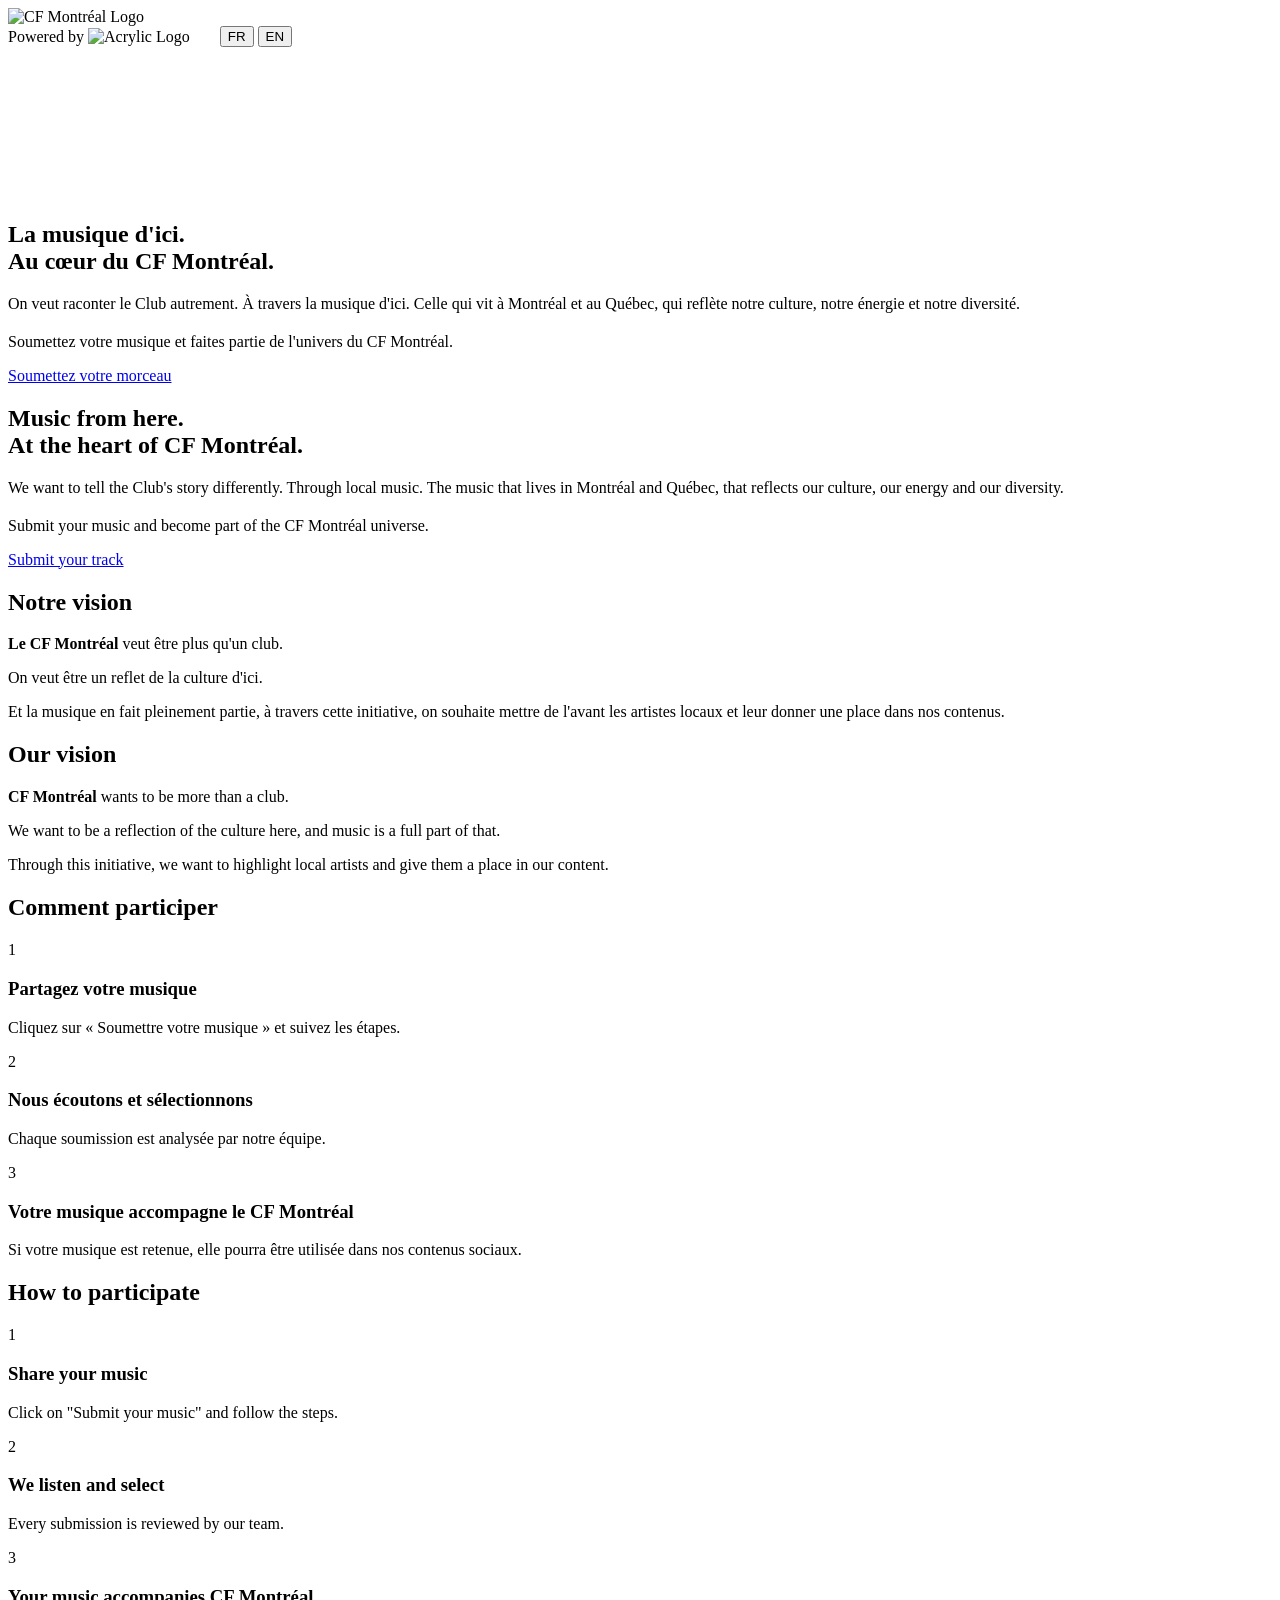
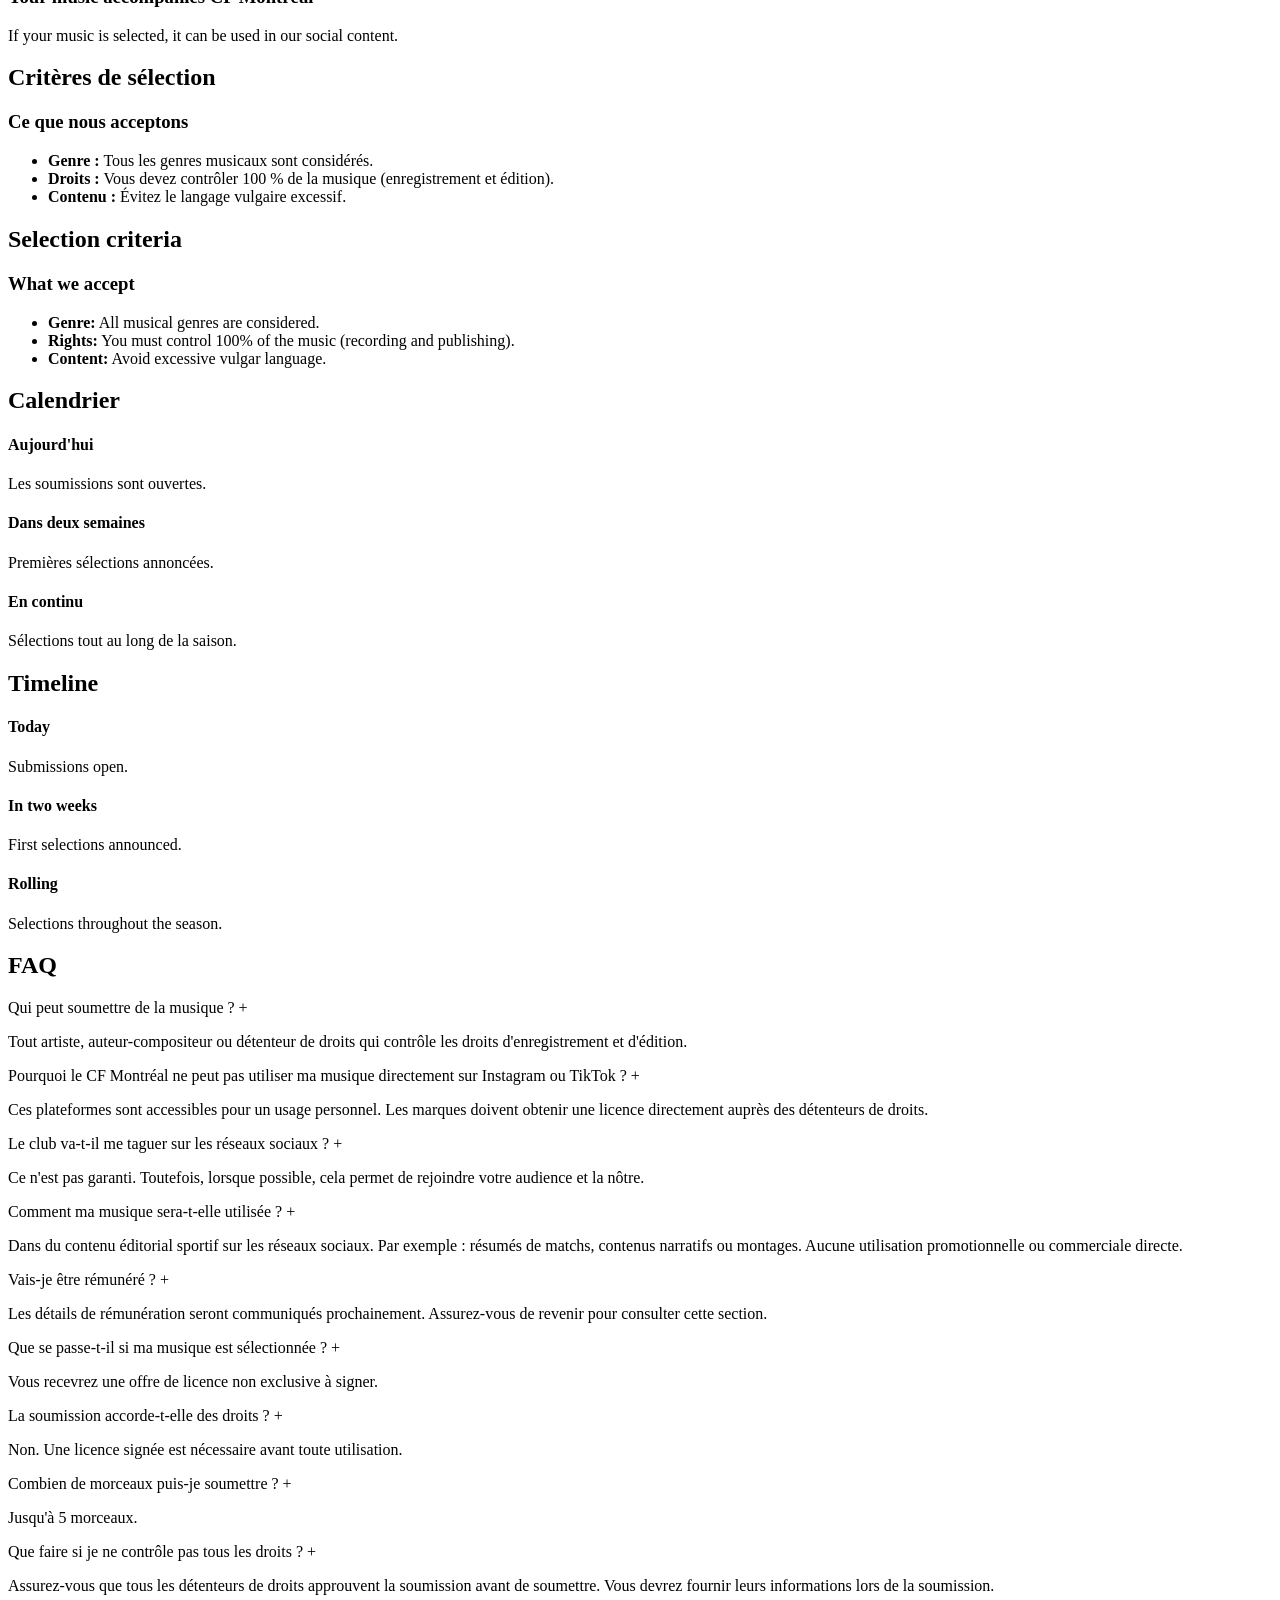
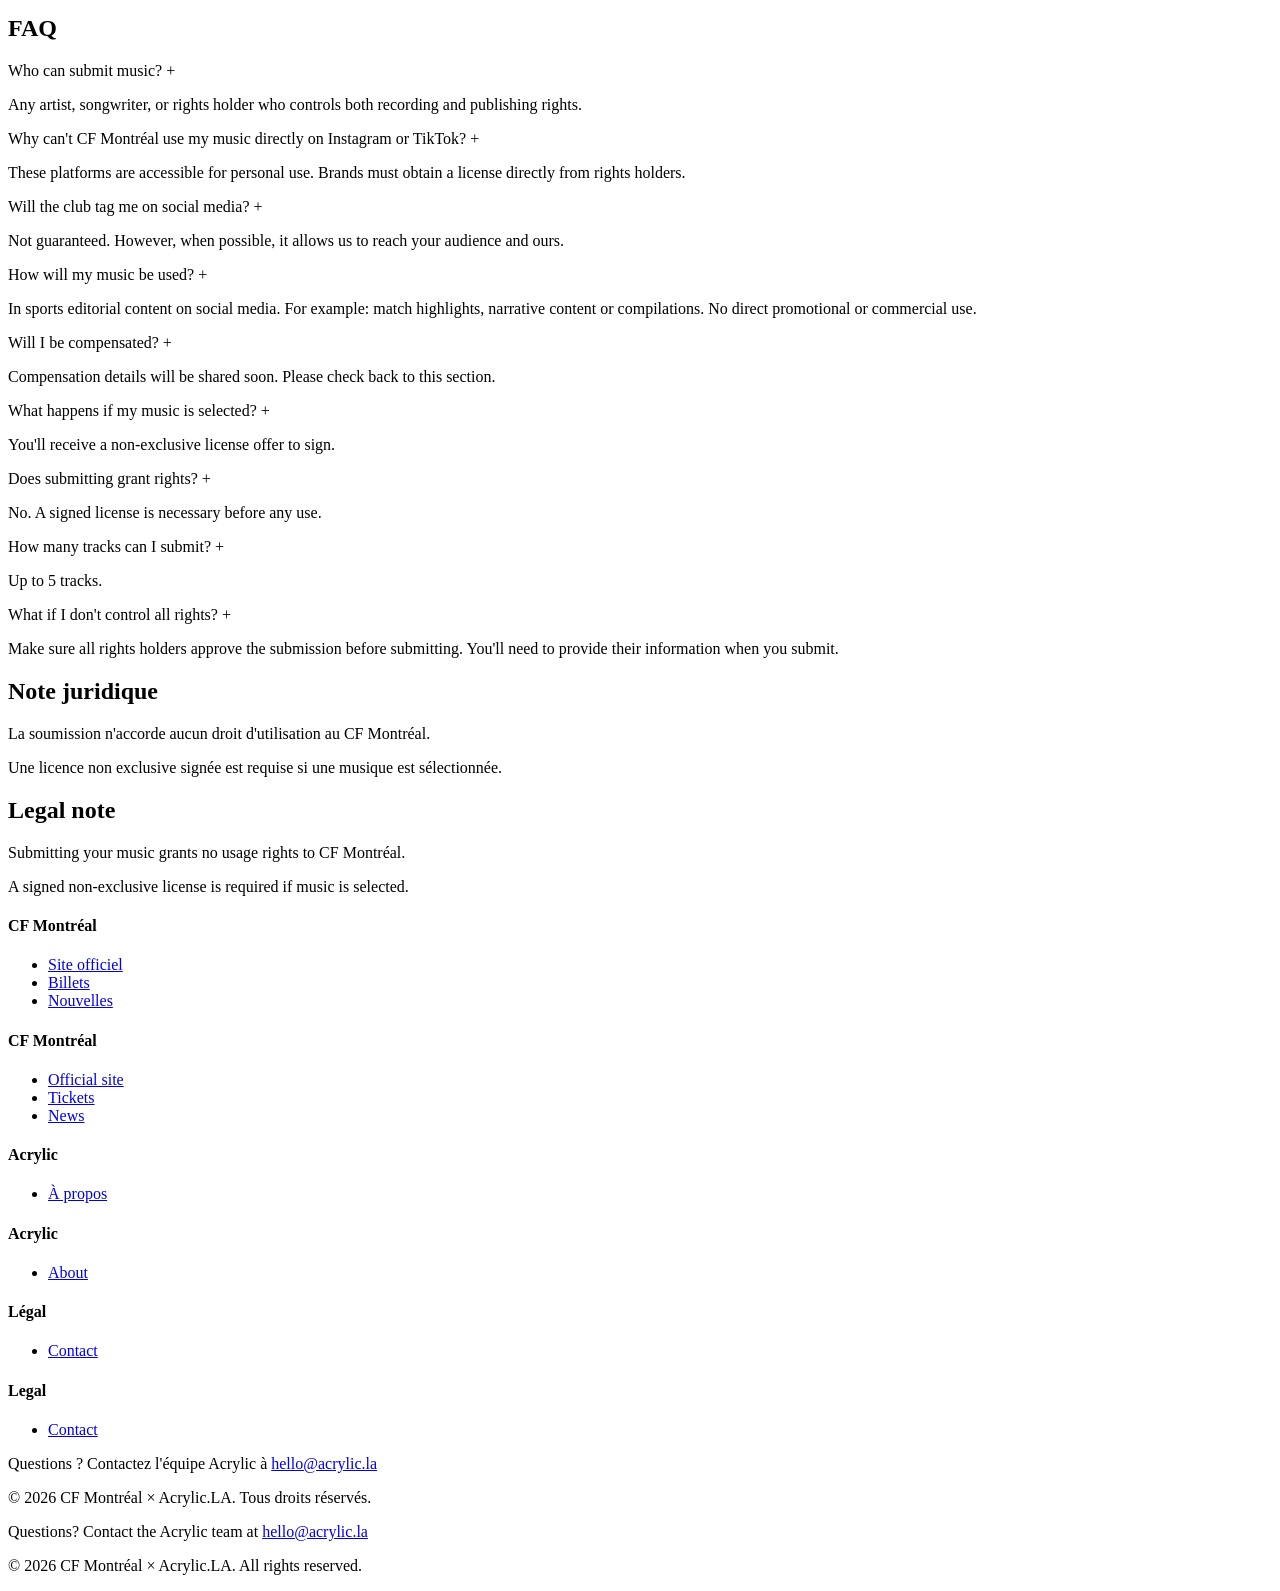
==== index.html @ 594d897b "Index correction" ====
<!DOCTYPE html>
<!-- CF Montréal × Acrylic - Call for Music -->
<html lang="en">
<head>
  <meta charset="UTF-8">
  <meta name="viewport" content="width=device-width, initial-scale=1.0">
  <meta name="description" content="Call for Music: CF Montréal × Acrylic - Submit your sports-friendly tracks for official club social content">
  <title>Call for Music: CF Montréal × Acrylic</title>

  <link rel="stylesheet" href="./css/styles.css">
</head>

<body>

  <!-- ================= HEADER ================= -->
  <header class="header">
    <div class="header-content">
      <img src="./img/montreal_logo.png" alt="CF Montréal Logo" class="header-logo">
      <div style="display: flex; align-items: center; gap: 30px;">
        <div class="powered-by">
          <span>Powered by</span>
          <img src="./img/whitec_logo.png" alt="Acrylic Logo">
        </div>
        <nav class="lang-toggle">
          <button onclick="switchLang('fr')" aria-label="Français">FR</button>
          <button class="active" onclick="switchLang('en')" aria-label="English">EN</button>
        </nav>
      </div>
    </div>
  </header>

  <!-- ================= MAIN CONTENT ================= -->
  <main>

    <!-- ================= HERO SECTION ================= -->
    <section class="hero" id="hero">
      <video autoplay loop muted playsinline class="hero-background-video">
        <source src="./img/cfm1.mp4" type="video/mp4">
      </video>
      <div class="hero-overlay"></div>

      <div class="container">
        <!-- French -->
        <div class="lang-fr">
          <h1>La musique d'ici.<br>Au cœur du CF Montréal.</h1>
          <p class="subheadline">
            On veut raconter le Club autrement. À travers la musique d'ici. Celle qui vit à Montréal et au Québec, qui reflète notre culture, notre énergie et notre diversité.
          </p>
          <p class="subheadline" style="margin-top: 20px;">
            Soumettez votre musique et faites partie de l'univers du CF Montréal.
          </p>
          <a href="https://s.disco.ac/zfpzmzpywrra" class="cta-primary">Soumettez votre morceau</a>
        </div>

        <!-- English -->
        <div class="lang-en">
          <h1>Music from here.<br>At the heart of CF Montréal.</h1>
          <p class="subheadline">
            We want to tell the Club's story differently. Through local music. The music that lives in Montréal and Québec, that reflects our culture, our energy and our diversity.
          </p>
          <p class="subheadline" style="margin-top: 20px;">
            Submit your music and become part of the CF Montréal universe.
          </p>
          <a href="https://s.disco.ac/zfpzmzpywrra" class="cta-primary">Submit your track</a>
        </div>
      </div>
    </section>

    <!-- ================= VISION SECTION ================= -->
    <section class="content-section vision-section" id="vision">
      <div class="container">
        <!-- French -->
        <div class="lang-fr">
          <h2>Notre vision</h2>
          <div class="vision-content">
            <p>
              <strong>Le CF Montréal</strong> veut être plus qu'un club.
            </p>
            <p>
              On veut être un reflet de la culture d'ici.
            </p>
            <p>
              Et la musique en fait pleinement partie, à travers cette initiative, on souhaite mettre de l'avant les artistes locaux et leur donner une place dans nos contenus.
            </p>
          </div>
        </div>

        <!-- English -->
        <div class="lang-en">
          <h2>Our vision</h2>
          <div class="vision-content">
            <p>
              <strong>CF Montréal</strong> wants to be more than a club.
            </p>
            <p>
              We want to be a reflection of the culture here, and music is a full part of that.
            </p>
            <p>
              Through this initiative, we want to highlight local artists and give them a place in our content.
            </p>
          </div>
        </div>
      </div>
    </section>

    <!-- ================= HOW IT WORKS SECTION ================= -->
    <section class="content-section" id="how-it-works">
      <div class="container">
        <!-- French -->
        <div class="lang-fr">
          <h2>Comment participer</h2>
          <div class="steps">
            <article class="step">
              <div class="step-number">1</div>
              <h3>Partagez votre musique</h3>
              <p>Cliquez sur « Soumettre votre musique » et suivez les étapes.</p>
            </article>
            <article class="step">
              <div class="step-number">2</div>
              <h3>Nous écoutons et sélectionnons</h3>
              <p>Chaque soumission est analysée par notre équipe.</p>
            </article>
            <article class="step">
              <div class="step-number">3</div>
              <h3>Votre musique accompagne le CF Montréal</h3>
              <p>Si votre musique est retenue, elle pourra être utilisée dans nos contenus sociaux.</p>
            </article>
          </div>
        </div>

        <!-- English -->
        <div class="lang-en">
          <h2>How to participate</h2>
          <div class="steps">
            <article class="step">
              <div class="step-number">1</div>
              <h3>Share your music</h3>
              <p>Click on "Submit your music" and follow the steps.</p>
            </article>
            <article class="step">
              <div class="step-number">2</div>
              <h3>We listen and select</h3>
              <p>Every submission is reviewed by our team.</p>
            </article>
            <article class="step">
              <div class="step-number">3</div>
              <h3>Your music accompanies CF Montréal</h3>
              <p>If your music is selected, it can be used in our social content.</p>
            </article>
          </div>
        </div>
      </div>
    </section>

    <!-- ================= SELECTION CRITERIA SECTION ================= -->
    <section class="content-section" id="criteria">
      <div class="container">
        <!-- French -->
        <div class="lang-fr">
          <h2>Critères de sélection</h2>
          <div class="info-block">
            <h3>Ce que nous acceptons</h3>
            <ul>
              <li><strong>Genre :</strong> Tous les genres musicaux sont considérés.</li>
              <li><strong>Droits :</strong> Vous devez contrôler 100 % de la musique (enregistrement et édition).</li>
              <li><strong>Contenu :</strong> Évitez le langage vulgaire excessif.</li>
            </ul>
          </div>
        </div>

        <!-- English -->
        <div class="lang-en">
          <h2>Selection criteria</h2>
          <div class="info-block">
            <h3>What we accept</h3>
            <ul>
              <li><strong>Genre:</strong> All musical genres are considered.</li>
              <li><strong>Rights:</strong> You must control 100% of the music (recording and publishing).</li>
              <li><strong>Content:</strong> Avoid excessive vulgar language.</li>
            </ul>
          </div>
        </div>
      </div>
    </section>

    <!-- ================= TIMELINE SECTION ================= -->
    <section class="content-section" id="timeline">
      <div class="container">
        <!-- French -->
        <div class="lang-fr">
          <h2>Calendrier</h2>
          <div class="timeline">
            <div class="timeline-item">
              <div class="timeline-dot"></div>
              <div class="timeline-content">
                <h4>Aujourd'hui</h4>
                <p>Les soumissions sont ouvertes.</p>
              </div>
            </div>
            <div class="timeline-item">
              <div class="timeline-dot"></div>
              <div class="timeline-content">
                <h4>Dans deux semaines</h4>
                <p>Premières sélections annoncées.</p>
              </div>
            </div>
            <div class="timeline-item">
              <div class="timeline-dot"></div>
              <div class="timeline-content">
                <h4>En continu</h4>
                <p>Sélections tout au long de la saison.</p>
              </div>
            </div>
          </div>
        </div>

        <!-- English -->
        <div class="lang-en">
          <h2>Timeline</h2>
          <div class="timeline">
            <div class="timeline-item">
              <div class="timeline-dot"></div>
              <div class="timeline-content">
                <h4>Today</h4>
                <p>Submissions open.</p>
              </div>
            </div>
            <div class="timeline-item">
              <div class="timeline-dot"></div>
              <div class="timeline-content">
                <h4>In two weeks</h4>
                <p>First selections announced.</p>
              </div>
            </div>
            <div class="timeline-item">
              <div class="timeline-dot"></div>
              <div class="timeline-content">
                <h4>Rolling</h4>
                <p>Selections throughout the season.</p>
              </div>
            </div>
          </div>
        </div>
      </div>
    </section>

    <!-- ================= FAQ SECTION ================= -->
    <section class="content-section" id="faq">
      <div class="container">
        <!-- French -->
        <div class="lang-fr">
          <h2>FAQ</h2>
          <div class="faq">
            <div class="faq-item" onclick="toggleFAQ(this)">
              <div class="faq-question">
                <span>Qui peut soumettre de la musique ?</span>
                <span class="faq-toggle">+</span>
              </div>
              <div class="faq-answer">
                <p>Tout artiste, auteur-compositeur ou détenteur de droits qui contrôle les droits d'enregistrement et d'édition.</p>
              </div>
            </div>

            <div class="faq-item" onclick="toggleFAQ(this)">
              <div class="faq-question">
                <span>Pourquoi le CF Montréal ne peut pas utiliser ma musique directement sur Instagram ou TikTok ?</span>
                <span class="faq-toggle">+</span>
              </div>
              <div class="faq-answer">
                <p>Ces plateformes sont accessibles pour un usage personnel. Les marques doivent obtenir une licence directement auprès des détenteurs de droits.</p>
              </div>
            </div>

            <div class="faq-item" onclick="toggleFAQ(this)">
              <div class="faq-question">
                <span>Le club va-t-il me taguer sur les réseaux sociaux ?</span>
                <span class="faq-toggle">+</span>
              </div>
              <div class="faq-answer">
                <p>Ce n'est pas garanti. Toutefois, lorsque possible, cela permet de rejoindre votre audience et la nôtre.</p>
              </div>
            </div>

            <div class="faq-item" onclick="toggleFAQ(this)">
              <div class="faq-question">
                <span>Comment ma musique sera-t-elle utilisée ?</span>
                <span class="faq-toggle">+</span>
              </div>
              <div class="faq-answer">
                <p>Dans du contenu éditorial sportif sur les réseaux sociaux. Par exemple : résumés de matchs, contenus narratifs ou montages. Aucune utilisation promotionnelle ou commerciale directe.</p>
              </div>
            </div>

            <div class="faq-item" onclick="toggleFAQ(this)">
              <div class="faq-question">
                <span>Vais-je être rémunéré ?</span>
                <span class="faq-toggle">+</span>
              </div>
              <div class="faq-answer">
                <p>Les détails de rémunération seront communiqués prochainement. Assurez-vous de revenir pour consulter cette section.</p>
              </div>
            </div>

            <div class="faq-item" onclick="toggleFAQ(this)">
              <div class="faq-question">
                <span>Que se passe-t-il si ma musique est sélectionnée ?</span>
                <span class="faq-toggle">+</span>
              </div>
              <div class="faq-answer">
                <p>Vous recevrez une offre de licence non exclusive à signer.</p>
              </div>
            </div>

            <div class="faq-item" onclick="toggleFAQ(this)">
              <div class="faq-question">
                <span>La soumission accorde-t-elle des droits ?</span>
                <span class="faq-toggle">+</span>
              </div>
              <div class="faq-answer">
                <p>Non. Une licence signée est nécessaire avant toute utilisation.</p>
              </div>
            </div>

            <div class="faq-item" onclick="toggleFAQ(this)">
              <div class="faq-question">
                <span>Combien de morceaux puis-je soumettre ?</span>
                <span class="faq-toggle">+</span>
              </div>
              <div class="faq-answer">
                <p>Jusqu'à 5 morceaux.</p>
              </div>
            </div>

            <div class="faq-item" onclick="toggleFAQ(this)">
              <div class="faq-question">
                <span>Que faire si je ne contrôle pas tous les droits ?</span>
                <span class="faq-toggle">+</span>
              </div>
              <div class="faq-answer">
                <p>Assurez-vous que tous les détenteurs de droits approuvent la soumission avant de soumettre. Vous devrez fournir leurs informations lors de la soumission.</p>
              </div>
            </div>
          </div>
        </div>

        <!-- English -->
        <div class="lang-en">
          <h2>FAQ</h2>
          <div class="faq">
            <div class="faq-item" onclick="toggleFAQ(this)">
              <div class="faq-question">
                <span>Who can submit music?</span>
                <span class="faq-toggle">+</span>
              </div>
              <div class="faq-answer">
                <p>Any artist, songwriter, or rights holder who controls both recording and publishing rights.</p>
              </div>
            </div>

            <div class="faq-item" onclick="toggleFAQ(this)">
              <div class="faq-question">
                <span>Why can't CF Montréal use my music directly on Instagram or TikTok?</span>
                <span class="faq-toggle">+</span>
              </div>
              <div class="faq-answer">
                <p>These platforms are accessible for personal use. Brands must obtain a license directly from rights holders.</p>
              </div>
            </div>

            <div class="faq-item" onclick="toggleFAQ(this)">
              <div class="faq-question">
                <span>Will the club tag me on social media?</span>
                <span class="faq-toggle">+</span>
              </div>
              <div class="faq-answer">
                <p>Not guaranteed. However, when possible, it allows us to reach your audience and ours.</p>
              </div>
            </div>

            <div class="faq-item" onclick="toggleFAQ(this)">
              <div class="faq-question">
                <span>How will my music be used?</span>
                <span class="faq-toggle">+</span>
              </div>
              <div class="faq-answer">
                <p>In sports editorial content on social media. For example: match highlights, narrative content or compilations. No direct promotional or commercial use.</p>
              </div>
            </div>

            <div class="faq-item" onclick="toggleFAQ(this)">
              <div class="faq-question">
                <span>Will I be compensated?</span>
                <span class="faq-toggle">+</span>
              </div>
              <div class="faq-answer">
                <p>Compensation details will be shared soon. Please check back to this section.</p>
              </div>
            </div>

            <div class="faq-item" onclick="toggleFAQ(this)">
              <div class="faq-question">
                <span>What happens if my music is selected?</span>
                <span class="faq-toggle">+</span>
              </div>
              <div class="faq-answer">
                <p>You'll receive a non-exclusive license offer to sign.</p>
              </div>
            </div>

            <div class="faq-item" onclick="toggleFAQ(this)">
              <div class="faq-question">
                <span>Does submitting grant rights?</span>
                <span class="faq-toggle">+</span>
              </div>
              <div class="faq-answer">
                <p>No. A signed license is necessary before any use.</p>
              </div>
            </div>

            <div class="faq-item" onclick="toggleFAQ(this)">
              <div class="faq-question">
                <span>How many tracks can I submit?</span>
                <span class="faq-toggle">+</span>
              </div>
              <div class="faq-answer">
                <p>Up to 5 tracks.</p>
              </div>
            </div>

            <div class="faq-item" onclick="toggleFAQ(this)">
              <div class="faq-question">
                <span>What if I don't control all rights?</span>
                <span class="faq-toggle">+</span>
              </div>
              <div class="faq-answer">
                <p>Make sure all rights holders approve the submission before submitting. You'll need to provide their information when you submit.</p>
              </div>
            </div>
          </div>
        </div>
      </div>
    </section>

    <!-- ================= LEGAL NOTE SECTION ================= -->
    <section class="content-section" id="legal">
      <div class="container">
        <!-- French -->
        <div class="lang-fr">
          <h2>Note juridique</h2>
          <div class="info-block">
            <p>La soumission n'accorde aucun droit d'utilisation au CF Montréal.</p>
            <p>Une licence non exclusive signée est requise si une musique est sélectionnée.</p>
          </div>
        </div>

        <!-- English -->
        <div class="lang-en">
          <h2>Legal note</h2>
          <div class="info-block">
            <p>Submitting your music grants no usage rights to CF Montréal.</p>
            <p>A signed non-exclusive license is required if music is selected.</p>
          </div>
        </div>
      </div>
    </section>

  </main>

  <!-- ================= FOOTER ================= -->
  <footer>
    <div class="footer-content">
      <!-- French -->
      <div class="footer-section lang-fr">
        <h4>CF Montréal</h4>
        <ul>
          <li><a href="https://www.cfmontreal.com" target="_blank">Site officiel</a></li>
          <li><a href="https://www.cfmontreal.com/billetterie" target="_blank">Billets</a></li>
          <li><a href="https://www.cfmontreal.com/nouvelles" target="_blank">Nouvelles</a></li>
        </ul>
      </div>

      <!-- English -->
      <div class="footer-section lang-en">
        <h4>CF Montréal</h4>
        <ul>
          <li><a href="https://www.cfmontreal.com" target="_blank">Official site</a></li>
          <li><a href="https://www.cfmontreal.com/tickets" target="_blank">Tickets</a></li>
          <li><a href="https://www.cfmontreal.com/news" target="_blank">News</a></li>
        </ul>
      </div>

      <!-- French -->
      <div class="footer-section lang-fr">
        <h4>Acrylic</h4>
        <ul>
          <li><a href="https://app.acrylic.la" target="_blank">À propos</a></li>
        </ul>
      </div>

      <!-- English -->
      <div class="footer-section lang-en">
        <h4>Acrylic</h4>
        <ul>
          <li><a href="https://app.acrylic.la" target="_blank">About</a></li>
        </ul>
      </div>

      <!-- French -->
      <div class="footer-section lang-fr">
        <h4>Légal</h4>
        <ul>
          <li><a href="mailto:hello@acrylic.la">Contact</a></li>
        </ul>
      </div>

      <!-- English -->
      <div class="footer-section lang-en">
        <h4>Legal</h4>
        <ul>
          <li><a href="mailto:hello@acrylic.la">Contact</a></li>
        </ul>
      </div>
    </div>

    <div class="footer-bottom lang-fr">
      <p>Questions ? Contactez l'équipe Acrylic à <a href="mailto:hello@acrylic.la">hello@acrylic.la</a></p>
      <p>© 2026 CF Montréal × Acrylic.LA. Tous droits réservés.</p>
    </div>

    <div class="footer-bottom lang-en">
      <p>Questions? Contact the Acrylic team at <a href="mailto:hello@acrylic.la">hello@acrylic.la</a></p>
      <p>© 2026 CF Montréal × Acrylic.LA. All rights reserved.</p>
    </div>
  </footer>

  <script src="./js/script.js"></script>

</body>
</html>
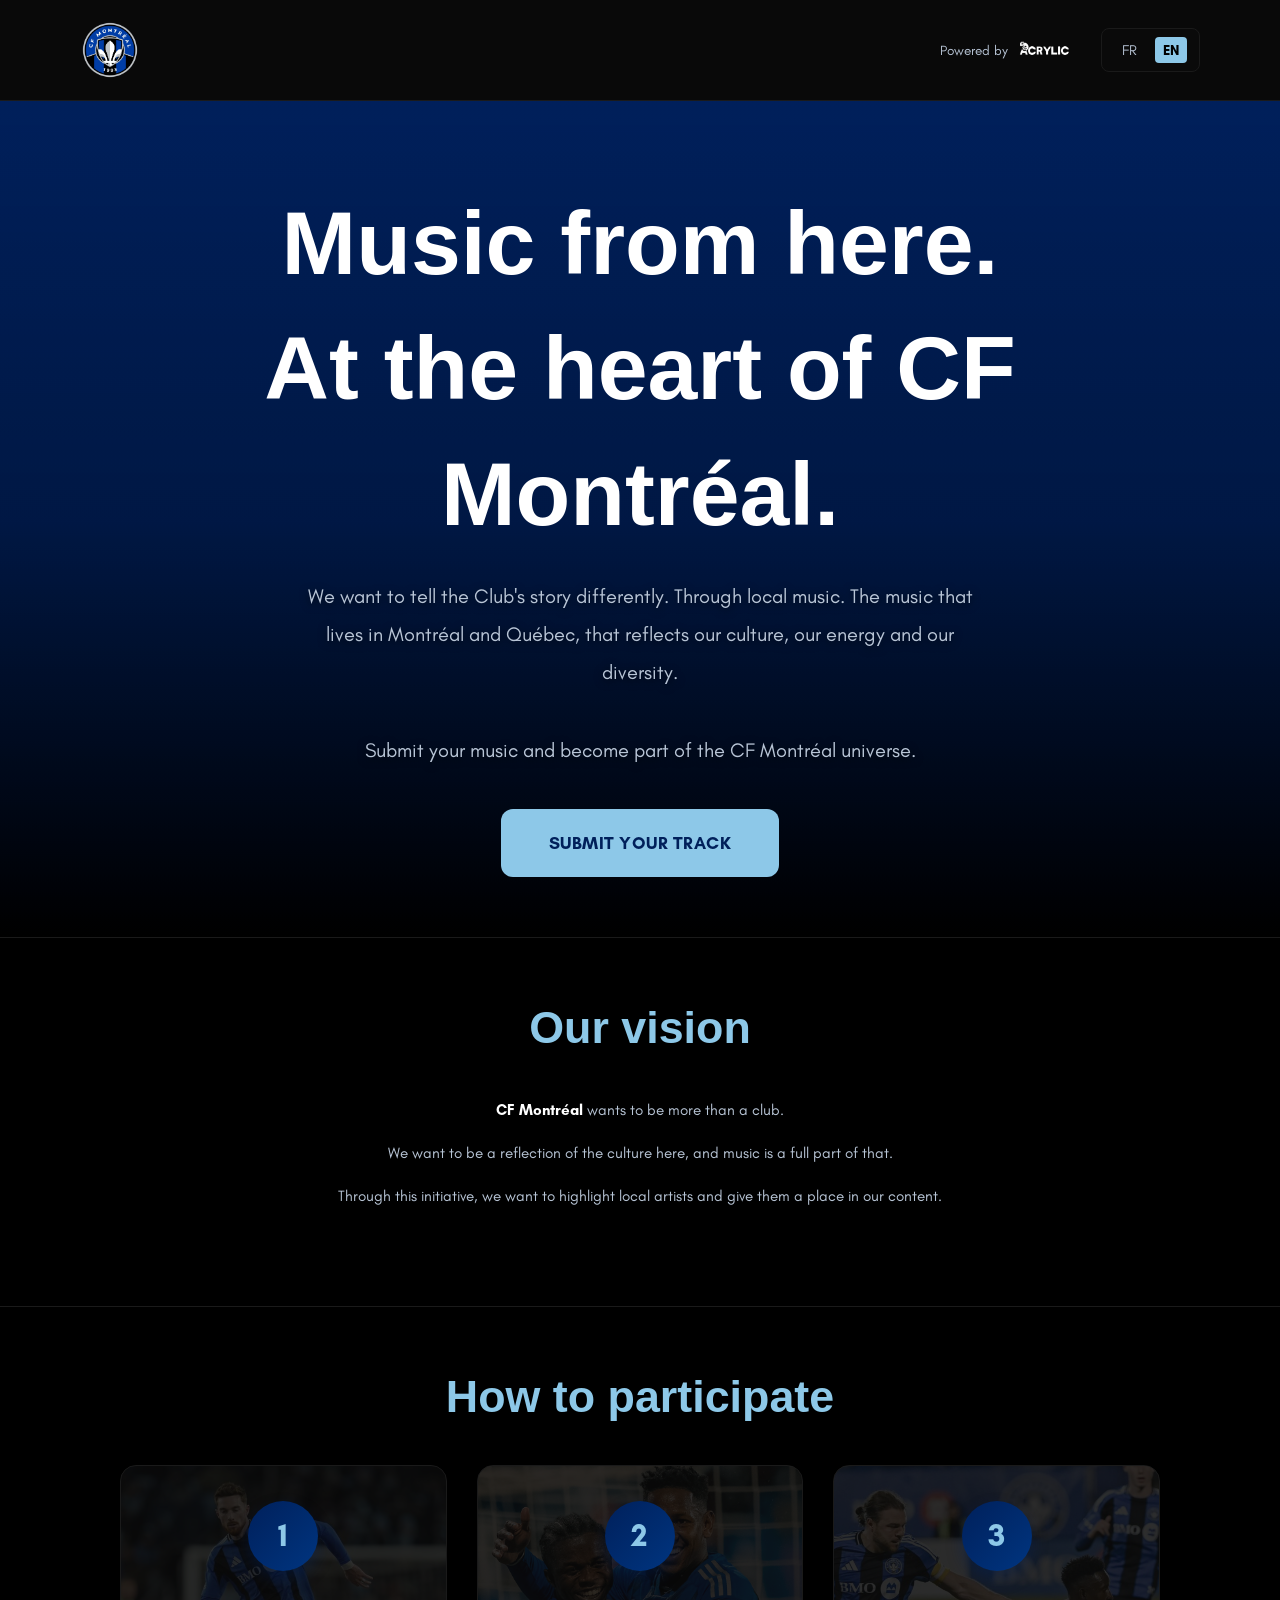
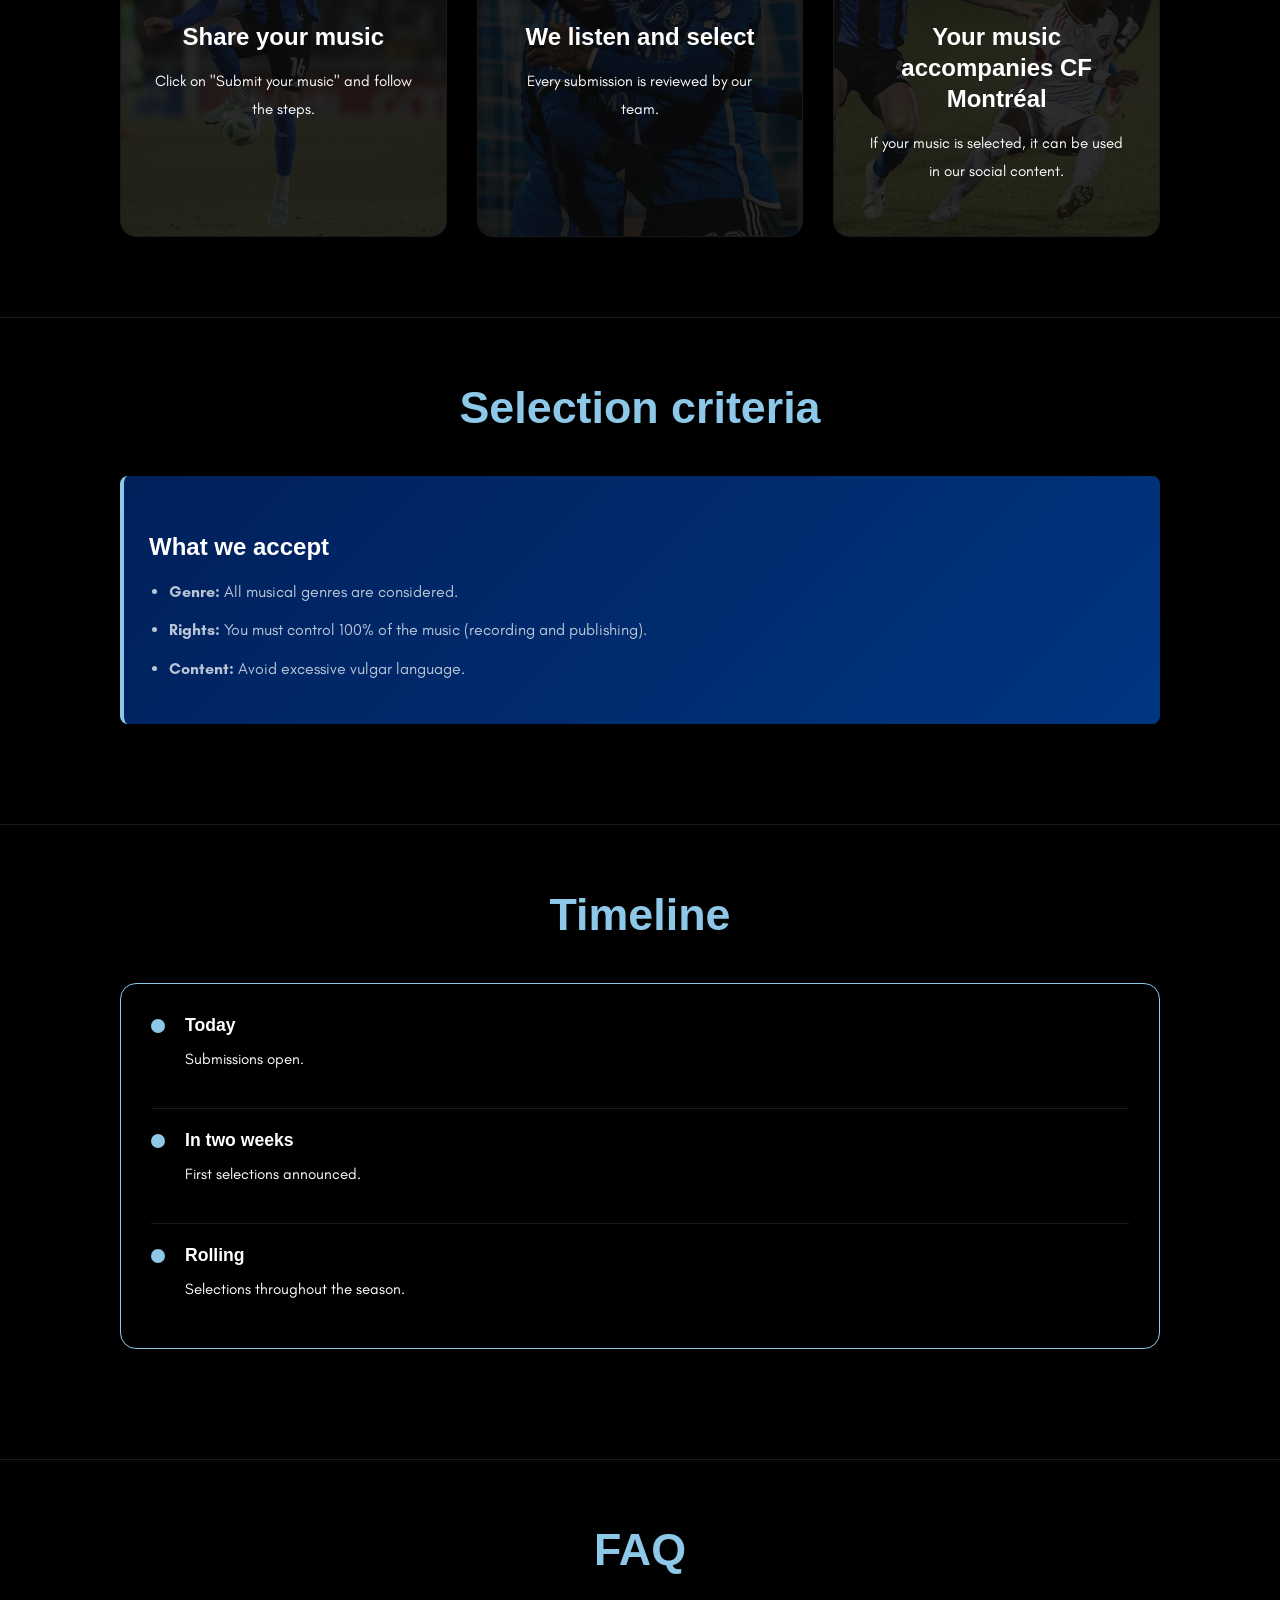
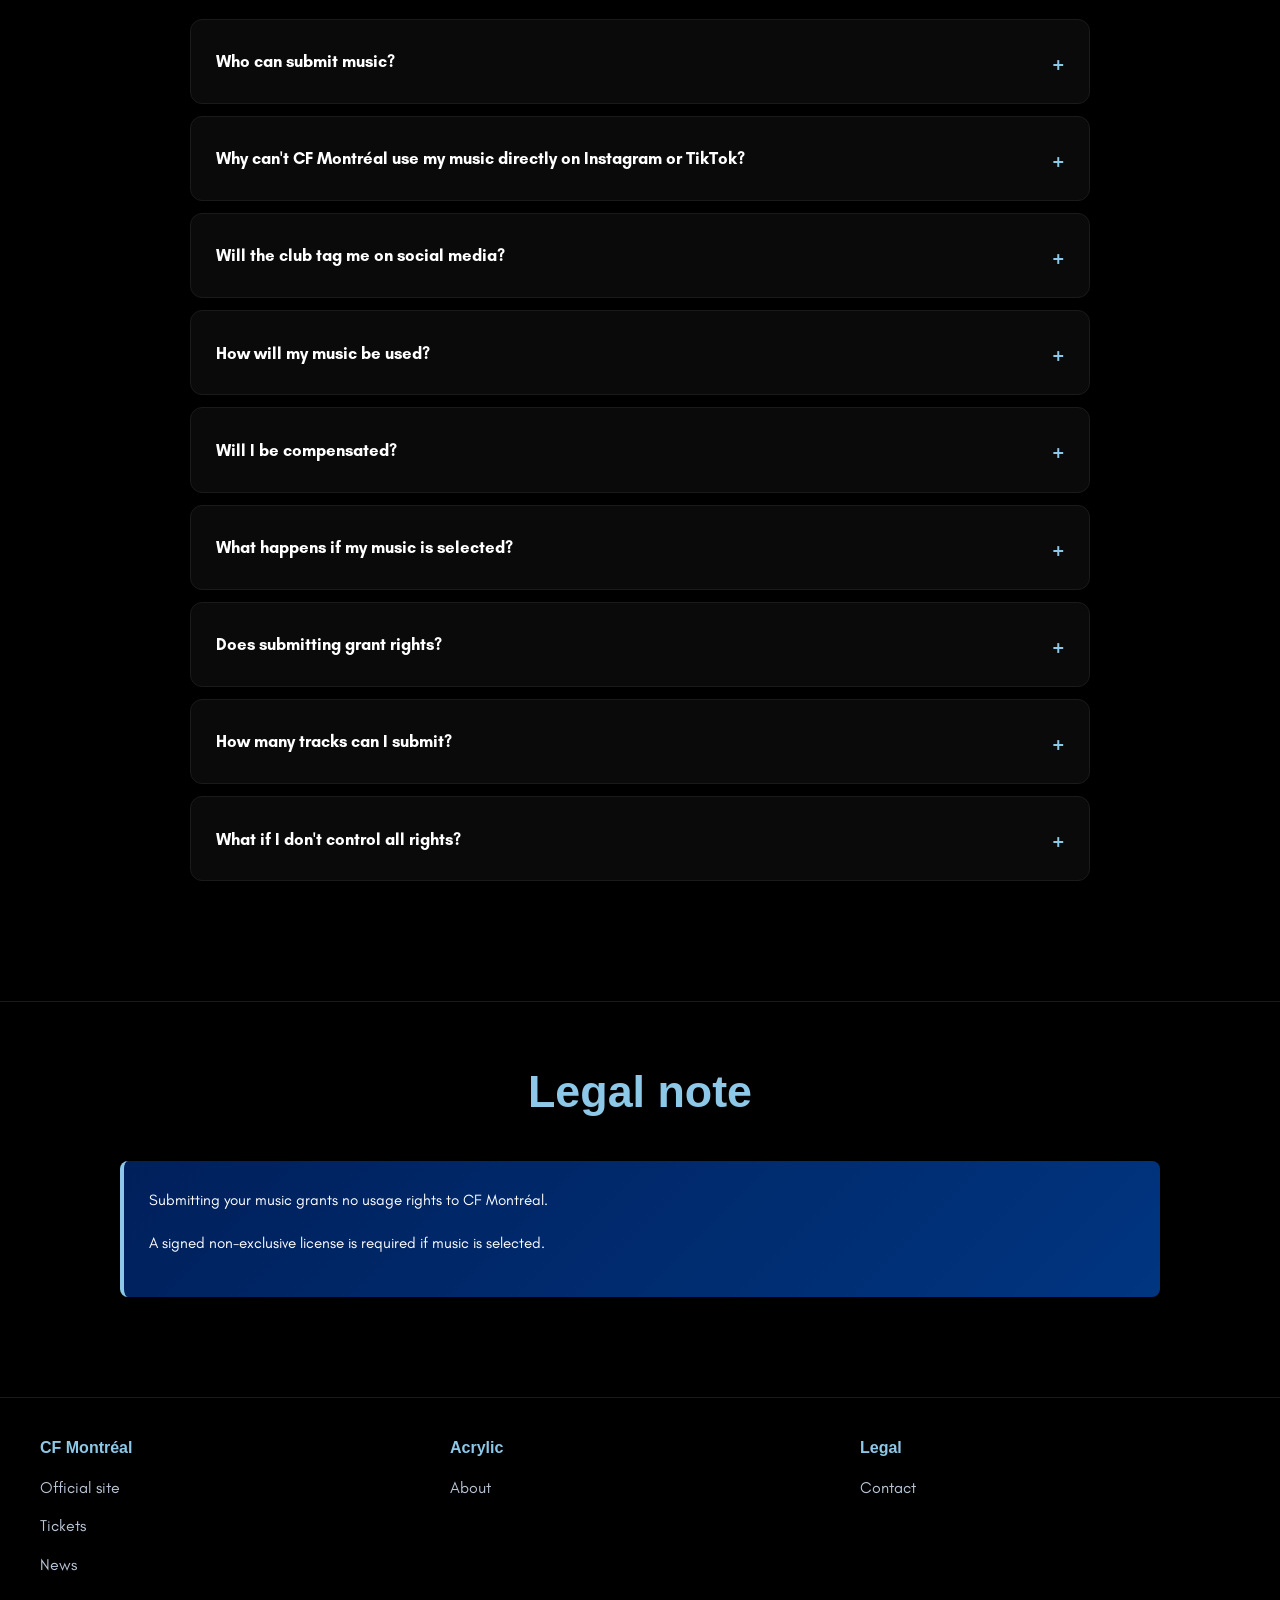
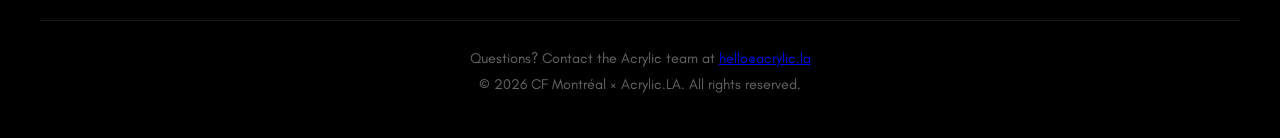
==== commit 6fd771a1: "path corrections" ====
--- a/index.html
+++ b/index.html
@@ -7,7 +7,7 @@
   <meta name="description" content="Call for Music: CF Montréal × Acrylic - Submit your sports-friendly tracks for official club social content">
   <title>Call for Music: CF Montréal × Acrylic</title>
 
-  <link rel="stylesheet" href="./css/styles.css">
+  <link rel="stylesheet" href="./src/css/styles.css">
 </head>
 
 <body>
@@ -15,11 +15,11 @@
   <!-- ================= HEADER ================= -->
   <header class="header">
     <div class="header-content">
-      <img src="./img/montreal_logo.png" alt="CF Montréal Logo" class="header-logo">
+      <img src="./src/img/montreal_logo.png" alt="CF Montréal Logo" class="header-logo">
       <div style="display: flex; align-items: center; gap: 30px;">
         <div class="powered-by">
           <span>Powered by</span>
-          <img src="./img/whitec_logo.png" alt="Acrylic Logo">
+          <img src="./src/img/whitec_logo.png" alt="Acrylic Logo">
         </div>
         <nav class="lang-toggle">
           <button onclick="switchLang('fr')" aria-label="Français">FR</button>
@@ -35,7 +35,7 @@
     <!-- ================= HERO SECTION ================= -->
     <section class="hero" id="hero">
       <video autoplay loop muted playsinline class="hero-background-video">
-        <source src="./img/cfm1.mp4" type="video/mp4">
+        <source src="./src/img/cfm1.mp4" type="video/mp4">
       </video>
       <div class="hero-overlay"></div>
 
@@ -533,7 +533,7 @@
     </div>
   </footer>
 
-  <script src="./js/script.js"></script>
+  <script src="./src/js/script.js"></script>
 
 </body>
 </html>
--- a/src/css/styles.css
+++ b/src/css/styles.css
@@ -0,0 +1,669 @@
+/* ================= FONTS ================= */
+
+@font-face {
+  font-family: 'Glacial Indifference';
+  src: url('../fonts/GlacialIndifference-Regular.otf') format('opentype');
+  font-weight: normal;
+}
+
+@font-face {
+  font-family: 'Glacial Indifference';
+  src: url('../fonts/GlacialIndifference-Bold.otf') format('opentype');
+  font-weight: bold;
+}
+
+/* ================= THEME - CF MONTRÉAL ================= */
+
+:root {
+  --bg: #000000;
+  --panel: #0a0a0a;
+  --border: #1a1a1a;
+  --text: #ffffff;
+  --muted: #b8c5d6;
+  --cfm-blue: #00205B;
+  --cfm-light-blue: #8DC8E8;
+  --accent: #8DC8E8;
+  --accent-dark: #00205B;
+  --accent-secondary: #FF6B35;
+}
+
+/* ================= BASE ================= */
+
+* {
+  box-sizing: border-box;
+  margin: 0;
+  padding: 0;
+}
+
+html {
+  scroll-behavior: smooth;
+  scroll-padding-top: 100px;
+}
+
+body {
+  margin: 0;
+  font-family: 'Glacial Indifference', system-ui, -apple-system, sans-serif;
+  font-size: 1rem;
+  background: var(--bg);
+  color: var(--text);
+  line-height: 1.8;
+  overflow-x: hidden;
+}
+
+/* Tipografía para títulos - Proxima Nova Extrabold */
+h1, h2, h3, h4, h5, h6 {
+  font-family: -apple-system, BlinkMacSystemFont, 'Segoe UI', 'Helvetica Neue', sans-serif;
+  font-weight: 800;
+  line-height: 1.3;
+  -webkit-font-smoothing: antialiased;
+  -moz-osx-font-smoothing: grayscale;
+}
+
+.container {
+  max-width: 1100px;
+  margin: auto;
+  padding: 0 30px;
+}
+
+/* ================= HEADER ================= */
+
+.header {
+  position: sticky;
+  top: 0;
+  z-index: 1000;
+  background: rgba(10, 10, 10, 0.95);
+  backdrop-filter: blur(10px);
+  border-bottom: 1px solid var(--border);
+  padding: 20px 0;
+}
+
+.header-content {
+  display: flex;
+  justify-content: space-between;
+  align-items: center;
+  max-width: 1200px;
+  margin: 0 auto;
+  padding: 0 40px;
+}
+
+.header-logo {
+  height: 60px;
+}
+
+.powered-by {
+  display: flex;
+  align-items: center;
+  gap: 10px;
+  color: var(--muted);
+  font-size: 0.85rem;
+}
+
+.powered-by img {
+  height: 30px;
+}
+
+/* ================= LANGUAGE TOGGLE ================= */
+
+.lang-toggle {
+  display: flex;
+  gap: 10px;
+  background: var(--panel);
+  padding: 8px 12px;
+  border-radius: 8px;
+  border: 1px solid var(--border);
+}
+
+.lang-toggle button {
+  background: none;
+  border: none;
+  color: var(--muted);
+  font-size: 0.9rem;
+  cursor: pointer;
+  padding: 4px 8px;
+  border-radius: 4px;
+  transition: all 0.2s;
+  font-family: inherit;
+}
+
+.lang-toggle button.active {
+  background: var(--accent);
+  color: var(--bg);
+  font-weight: bold;
+}
+
+.lang-toggle button:hover:not(.active) {
+  color: var(--text);
+}
+
+/* ================= HERO ================= */
+
+.hero {
+  position: relative;
+  display: flex;
+  align-items: center;
+  justify-content: center;
+  text-align: center;
+  padding: 80px 20px 60px;
+  min-height: 55vh;
+  overflow: hidden;
+  background: linear-gradient(180deg, var(--cfm-blue) 0%, var(--bg) 100%);
+}
+
+.hero-background-video {
+  position: absolute;
+  top: 50%;
+  left: 50%;
+  min-width: 100%;
+  min-height: 100%;
+  width: auto;
+  height: auto;
+  transform: translate(-50%, -50%);
+  object-fit: cover;
+  opacity: 0.3;
+  z-index: 0;
+}
+
+.hero-overlay {
+  position: absolute;
+  top: 0;
+  left: 0;
+  width: 100%;
+  height: 100%;
+  background: linear-gradient(
+    180deg,
+    rgba(0, 32, 91, 0.75) 0%,
+    rgba(0, 32, 91, 0.85) 50%,
+    rgba(0, 0, 0, 0.9) 100%
+  );
+  z-index: 1;
+}
+
+.hero .container {
+  position: relative;
+  z-index: 2;
+  opacity: 0;
+  transform: translateY(30px);
+  animation: fadeInUp 1s ease 0.3s forwards;
+}
+
+.hero h1 {
+  font-size: clamp(1rem, 8.6vw, 5.6rem);
+  margin-bottom: 20px;
+  animation: fadeInUp 0.8s ease 0.3s backwards;
+  line-height: 1.4;
+}
+
+.hero .subheadline {
+  color: var(--muted);
+  font-size: clamp(1rem, 2vw, 1.25rem);
+  max-width: 700px;
+  margin: 0 auto 40px;
+  line-height: 1.9;
+  text-shadow: 0 2px 8px rgba(0, 0, 0, 0.7);
+  animation: fadeInUp 0.8s ease 0.5s backwards;
+}
+
+.hero .cta-primary {
+  display: inline-block;
+  padding: 18px 48px;
+  background: var(--cfm-light-blue);
+  color: var(--cfm-blue);
+  border-radius: 12px;
+  text-decoration: none;
+  font-weight: 700;
+  font-size: 1.1rem;
+  transition: all 0.3s ease;
+  text-transform: uppercase;
+  letter-spacing: 0.5px;
+  animation: fadeInUp 0.8s ease 0.9s backwards;
+  border: none;
+  cursor: pointer;
+}
+
+.hero .cta-primary:hover {
+  background: #b0d9f1;
+  transform: translateY(-3px);
+  box-shadow: 0 10px 30px rgba(141, 200, 232, 0.3);
+}
+
+/* ================= CONTENT SECTIONS ================= */
+
+main {
+  position: relative;
+}
+
+section.content-section {
+  padding: 60px 0;
+  margin-bottom: 20px;
+  border-top: 1px solid var(--border);
+  opacity: 0;
+  transform: translateY(30px);
+  transition: all 0.3s cubic-bezier(0.4, 0, 0.2, 1);
+  position: relative;
+}
+
+section.content-section.visible {
+  opacity: 1;
+  transform: translateY(0);
+}
+
+section.content-section h2 {
+  font-size: clamp(1.8rem, 4vw, 2.8rem);
+  margin-bottom: 40px;
+  text-align: center;
+  color: var(--accent);
+  opacity: 0;
+  transform: translateY(20px);
+  transition: all 0.2s ease 0.1s;
+}
+
+section.content-section.visible h2 {
+  opacity: 1;
+  transform: translateY(0);
+}
+
+section.content-section h3 {
+  font-size: 1.5rem;
+  margin: 30px 0 15px;
+  color: var(--text);
+}
+
+section.content-section p {
+  font-size: 0.95rem;
+  line-height: 1.85;
+  margin-bottom: 15px;
+}
+
+/* ================= STEPS ================= */
+
+.steps {
+  display: grid;
+  grid-template-columns: repeat(auto-fit, minmax(280px, 1fr));
+  gap: 40px 30px;
+  margin-top: 40px;
+}
+
+.step {
+  background: var(--panel);
+  border: 1px solid var(--border);
+  padding: 35px 30px;
+  border-radius: 16px;
+  text-align: center;
+  position: relative;
+  overflow: hidden;
+  min-height: 320px;
+  display: flex;
+  flex-direction: column;
+  transition: all 0.5s cubic-bezier(0.4, 0, 0.2, 1);
+  cursor: pointer;
+  opacity: 0;
+  animation: fadeInUp 0.5s ease forwards;
+}
+
+.step:nth-child(1) { animation-delay: 0.2s; }
+.step:nth-child(2) { animation-delay: 0.2s; }
+.step:nth-child(3) { animation-delay: 0.4s; }
+
+.step::before {
+  content: '';
+  position: absolute;
+  top: 0;
+  left: 0;
+  width: 100%;
+  height: 100%;
+  background-size: cover;
+  background-position: center;
+  opacity: 0.15;
+  z-index: 0;
+}
+
+.step > * {
+  position: relative;
+  z-index: 1;
+}
+
+.step:nth-child(1)::before { background-image: url('../img/step-1.jpg'); }
+.step:nth-child(2)::before { background-image: url('../img/step-2.jpg'); }
+.step:nth-child(3)::before { background-image: url('../img/step-3.jpg'); }
+
+.step:hover {
+  transform: translateY(-12px) scale(1.03);
+  box-shadow: 0 25px 50px rgba(141, 200, 232, 0.2);
+  border-color: var(--cfm-light-blue);
+}
+
+.step-number {
+  width: 70px;
+  height: 70px;
+  background: linear-gradient(135deg, var(--cfm-blue) 0%, #003580 100%);
+  color: var(--accent);
+  border-radius: 50%;
+  display: flex;
+  align-items: center;
+  justify-content: center;
+  font-size: 2rem;
+  font-weight: 700;
+  margin: 0 auto 20px;
+  box-shadow: 0 8px 16px rgba(0, 32, 91, 0.4);
+  transition: all 0.3s ease;
+}
+
+.step h3 {
+  font-size: 1.2rem;
+  margin: 0 0 12px;
+  color: var(--text);
+}
+
+.step p {
+  font-size: 0.95rem;
+  margin: 0;
+  line-height: 1.8;
+}
+
+/* ================= INFO BLOCKS ================= */
+
+.info-block {
+  background: linear-gradient(135deg, #00205B 0%, #003580 100%);
+  border-left: 4px solid var(--accent);
+  padding: 25px;
+  border-radius: 8px;
+  margin: 20px 0;
+  position: relative;
+  overflow: hidden;
+}
+
+.info-block::before {
+  content: '';
+  position: absolute;
+  top: 0;
+  left: 0;
+  width: 100%;
+  height: 100%;
+  background-size: cover;
+  background-position: center;
+  opacity: 0.1;
+  z-index: 0;
+}
+
+.info-block > * {
+  position: relative;
+  z-index: 1;
+}
+
+.info-block h3 {
+  margin-top: 0;
+  color: var(--accent);
+}
+
+.info-block ul {
+  margin: 15px 0;
+  padding-left: 20px;
+  color: var(--muted);
+}
+
+.info-block li {
+  margin: 8px 0;
+  line-height: 1.9;
+}
+
+.info-block-video {
+  position: absolute;
+  top: 50%;
+  left: 50%;
+  min-width: 100%;
+  min-height: 100%;
+  width: auto;
+  height: auto;
+  transform: translate(-50%, -50%);
+  object-fit: cover;
+  opacity: 0.3;
+  z-index: 0;
+}
+
+/* ================= TIMELINE ================= */
+
+.timeline {
+  border: 1px solid var(--cfm-light-blue);
+  padding: 30px;
+  border-radius: 16px;
+  margin: 30px 0;
+}
+
+.timeline-item {
+  display: flex;
+  gap: 20px;
+  margin-bottom: 20px;
+  padding-bottom: 20px;
+  border-bottom: 1px solid var(--border);
+  transform: translateX(-30px);
+  transition: all 0.4s ease;
+}
+
+.timeline.visible .timeline-item:nth-child(1) { animation: slideInLeft 0.6s ease 0.2s forwards; }
+.timeline.visible .timeline-item:nth-child(2) { animation: slideInLeft 0.6s ease 0.4s forwards; }
+.timeline.visible .timeline-item:nth-child(3) { animation: slideInLeft 0.6s ease 0.6s forwards; }
+
+.timeline-item:last-child {
+  border-bottom: none;
+  margin-bottom: 0;
+  padding-bottom: 0;
+}
+
+.timeline-dot {
+  width: 14px;
+  height: 14px;
+  background: var(--accent);
+  border-radius: 50%;
+  margin-top: 5px;
+  flex-shrink: 0;
+}
+
+.timeline-content h4 {
+  color: var(--text);
+  margin: 0 0 8px;
+  font-size: 1.1rem;
+}
+
+.timeline-content p {
+  margin: 0;
+  font-size: 0.95rem;
+  line-height: 1.8;
+}
+
+/* ================= FAQ ================= */
+
+.faq {
+  max-width: 900px;
+  margin: 40px auto;
+}
+
+.faq-item {
+  background: var(--panel);
+  border: 1px solid var(--border);
+  padding: 20px 25px;
+  border-radius: 12px;
+  margin-bottom: 12px;
+  cursor: pointer;
+  transition: all 0.2s cubic-bezier(0.2, 0, 0.2, 1);
+  transform: translateX(0);
+}
+
+.faq-item:hover {
+  border-color: var(--accent);
+  transform: translateX(8px);
+  background: rgba(141, 200, 232, 0.05);
+}
+
+.faq-question {
+  display: flex;
+  justify-content: space-between;
+  align-items: center;
+  font-weight: 600;
+  color: var(--text);
+  font-size: 1.05rem;
+}
+
+.faq-toggle {
+  color: var(--accent);
+  font-size: 1.5rem;
+  transition: transform 0.3s;
+}
+
+.faq-answer {
+  max-height: 0;
+  overflow: hidden;
+  transition: max-height 0.3s cubic-bezier(0.2, 0, 0.1, 1), opacity 0.2s ease, padding-top 0.2s ease;
+  color: var(--muted);
+  padding-top: 0;
+  opacity: 0;
+  line-height: 1.85;
+}
+
+.faq-item.active .faq-answer {
+  max-height: 500px;
+  padding-top: 15px;
+  opacity: 1;
+}
+
+/* ================= VISION SECTION ================= */
+
+.vision-content {
+  max-width: 800px;
+  margin: 0 auto;
+  text-align: center;
+}
+
+.vision-content p {
+  font-size: 1.05rem;
+  line-height: 2;
+  margin-bottom: 25px;
+  color: var(--muted);
+}
+
+.vision-content p strong {
+  color: var(--text);
+  font-weight: 700;
+}
+
+/* ================= ANIMATIONS ================= */
+
+@keyframes fadeInUp {
+  from {
+    opacity: 0;
+    transform: translateY(30px);
+  }
+  to {
+    opacity: 1;
+    transform: translateY(0);
+  }
+}
+
+@keyframes slideInLeft {
+  from {
+    opacity: 0;
+    transform: translateX(-50px);
+  }
+  to {
+    opacity: 1;
+    transform: translateX(0);
+  }
+}
+
+@keyframes pulse {
+  0%, 100% {
+    opacity: 1;
+    transform: scale(1);
+  }
+  50% {
+    opacity: 0.5;
+    transform: scale(0.9);
+  }
+}
+
+/* ================= FOOTER ================= */
+
+footer {
+  border-top: 1px solid var(--border);
+  padding: 40px 40px;
+  background: var(--bg);
+}
+
+.footer-content {
+  max-width: 1200px;
+  margin: 0 auto;
+  display: grid;
+  grid-template-columns: repeat(auto-fit, minmax(200px, 1fr));
+  gap: 30px;
+}
+
+.footer-section h4 {
+  color: var(--accent);
+  margin-bottom: 15px;
+  font-size: 1rem;
+}
+
+.footer-section ul {
+  list-style: none;
+  padding: 0;
+}
+
+.footer-section ul li {
+  margin-bottom: 10px;
+}
+
+.footer-section a {
+  color: var(--muted);
+  text-decoration: none;
+  transition: color 0.2s;
+}
+
+.footer-section a:hover {
+  color: var(--accent);
+}
+
+.footer-bottom {
+  text-align: center;
+  margin-top: 30px;
+  padding-top: 25px;
+  border-top: 1px solid var(--border);
+  color: #666;
+  font-size: 0.9rem;
+}
+
+/* ================= LANGUAGE SWITCHING ================= */
+
+.lang-fr {
+  display: none;
+}
+
+.lang-en {
+  display: block;
+}
+
+body.french .lang-fr {
+  display: block;
+}
+
+body.french .lang-en {
+  display: none;
+}
+
+/* ================= RESPONSIVE ================= */
+
+@media (max-width: 768px) {
+  .container {
+    padding: 0 20px;
+  }
+
+  .header-content {
+    padding: 0 20px;
+  }
+
+  .footer-content {
+    grid-template-columns: 1fr;
+  }
+
+  section.content-section h2 {
+    font-size: clamp(1.5rem, 3vw, 2rem);
+  }
+}
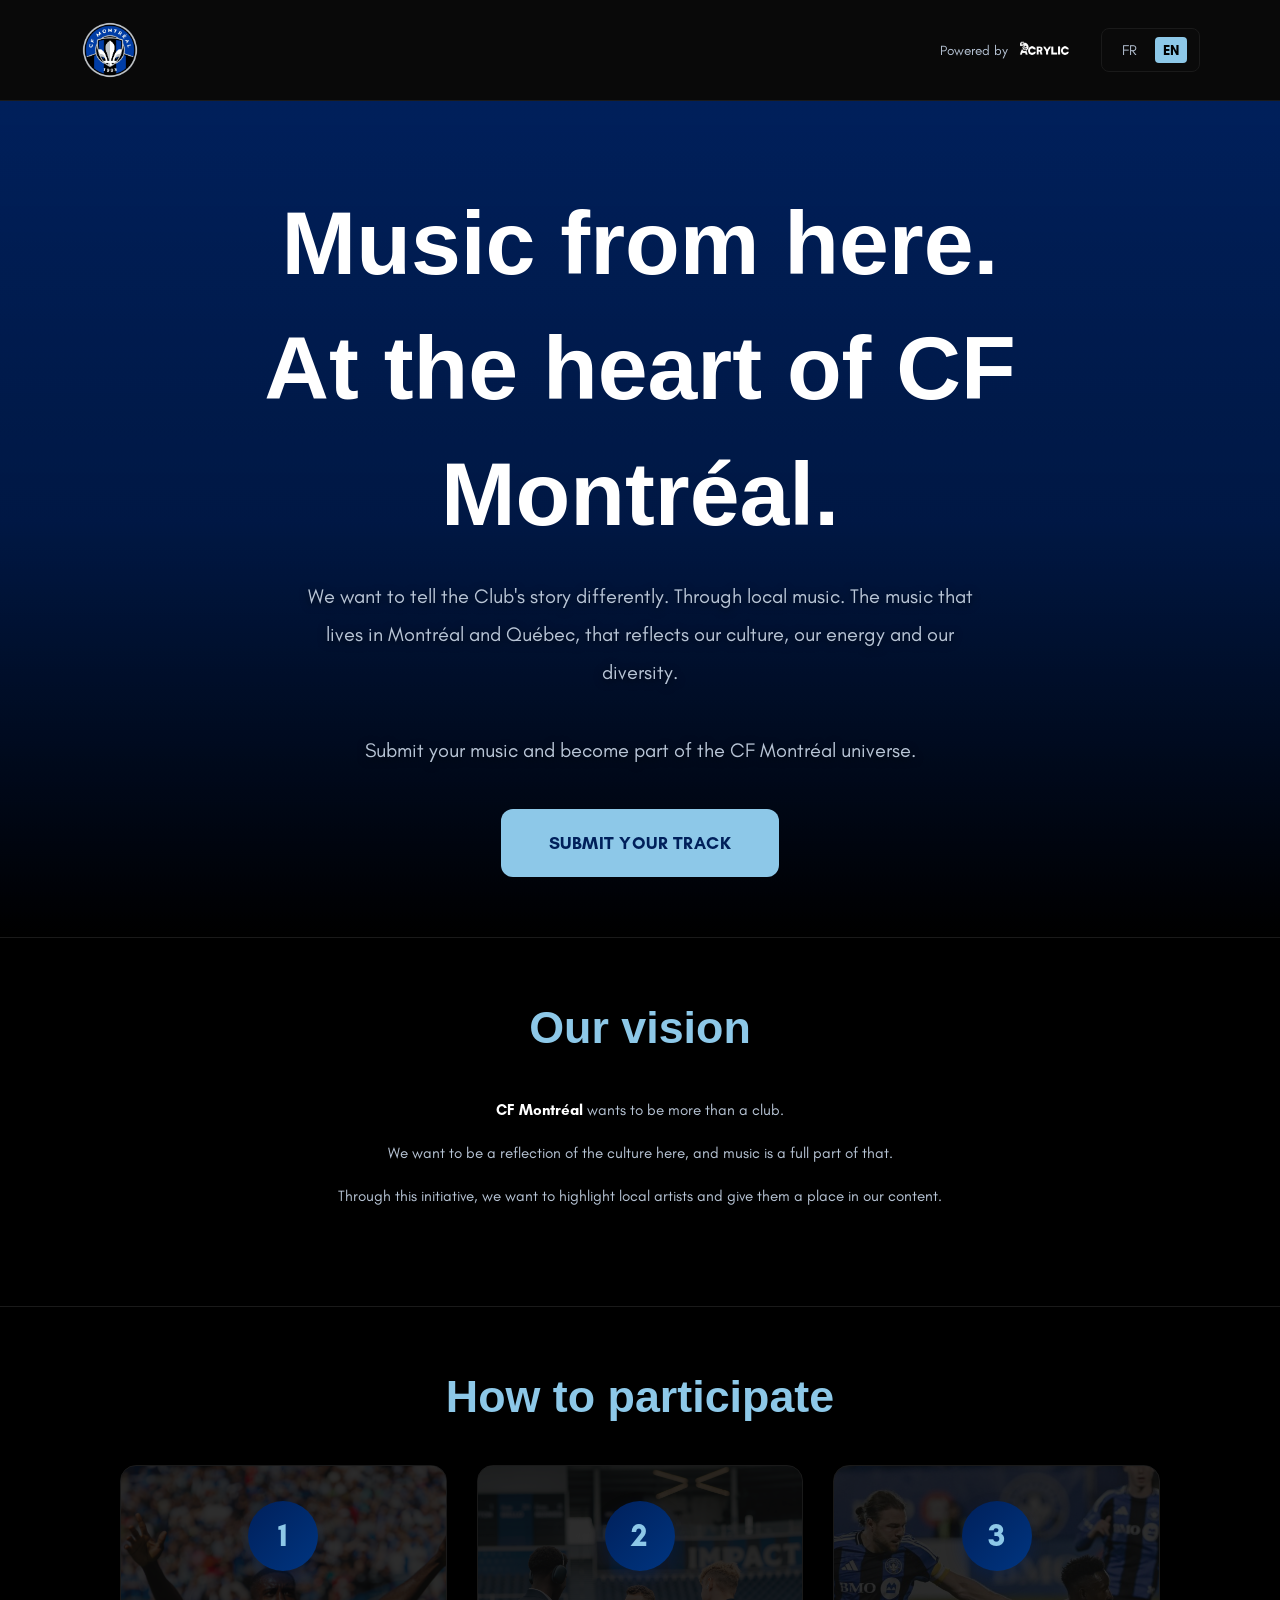
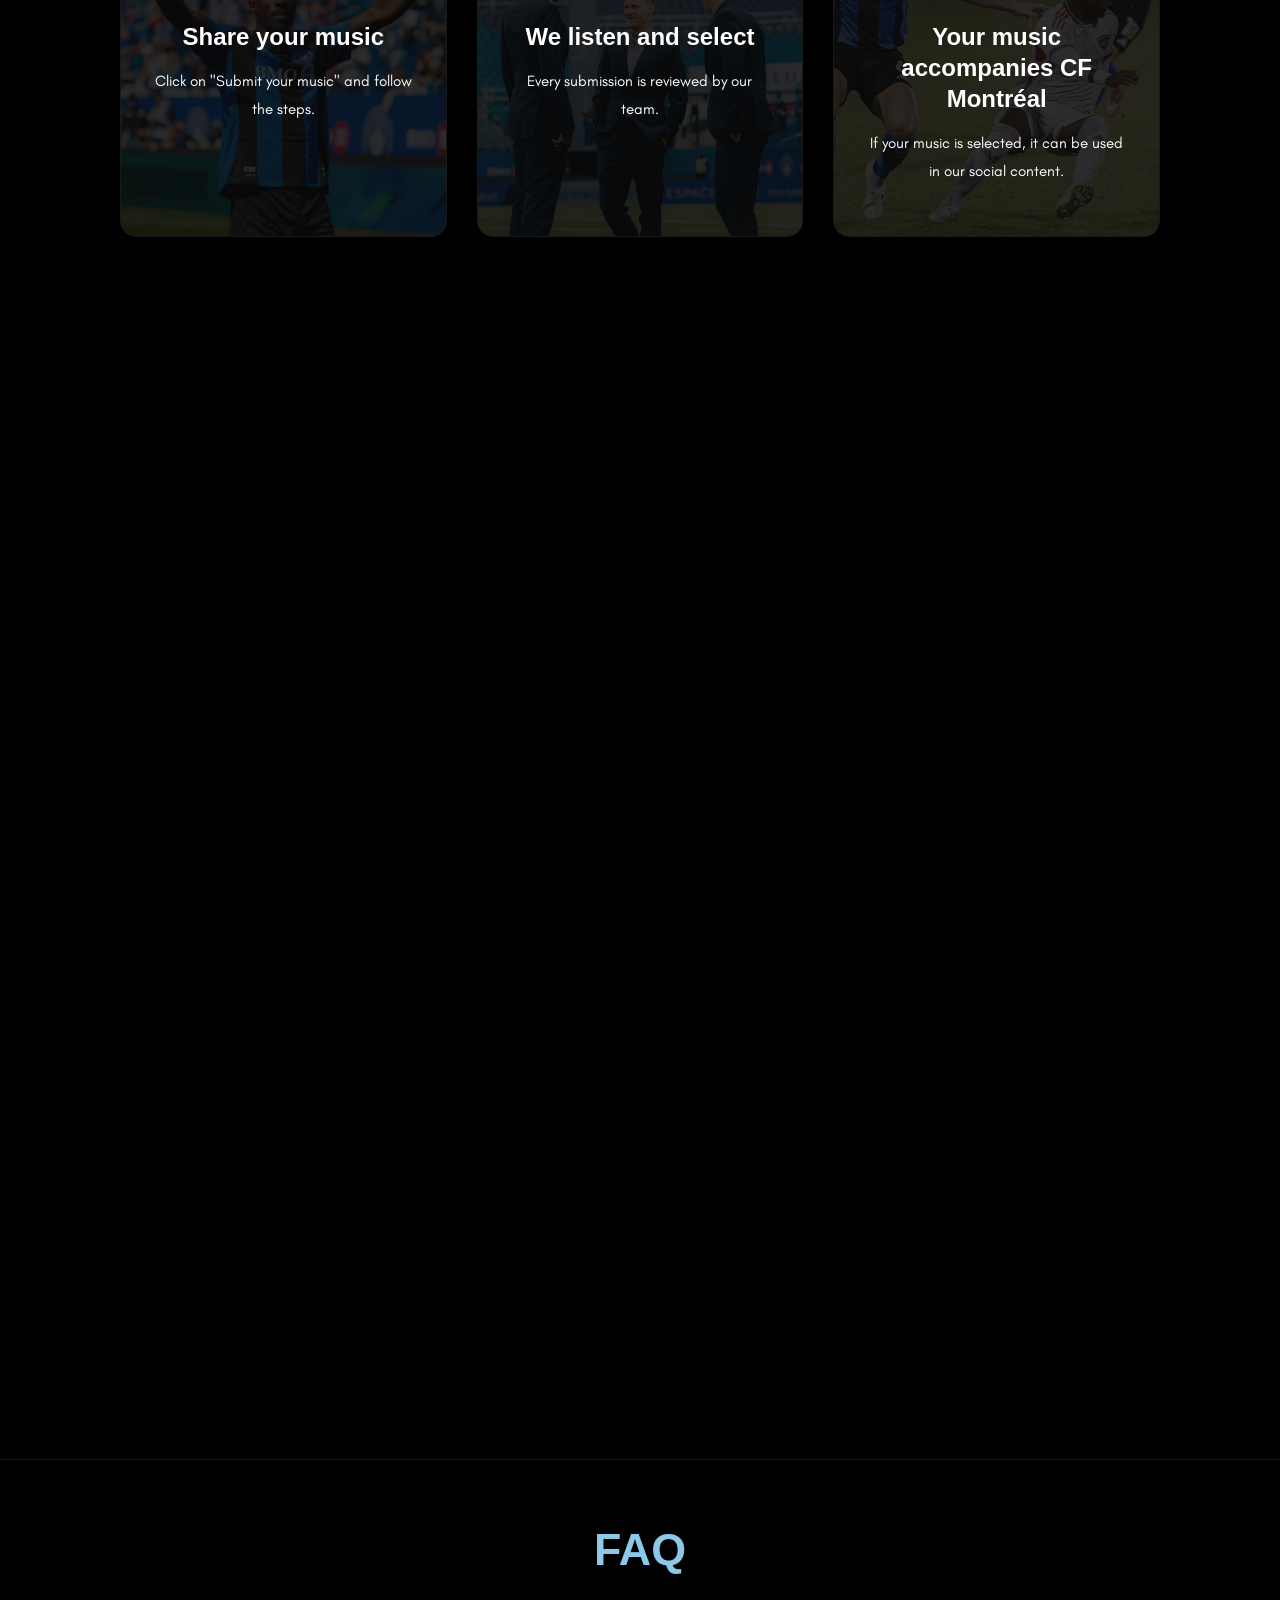
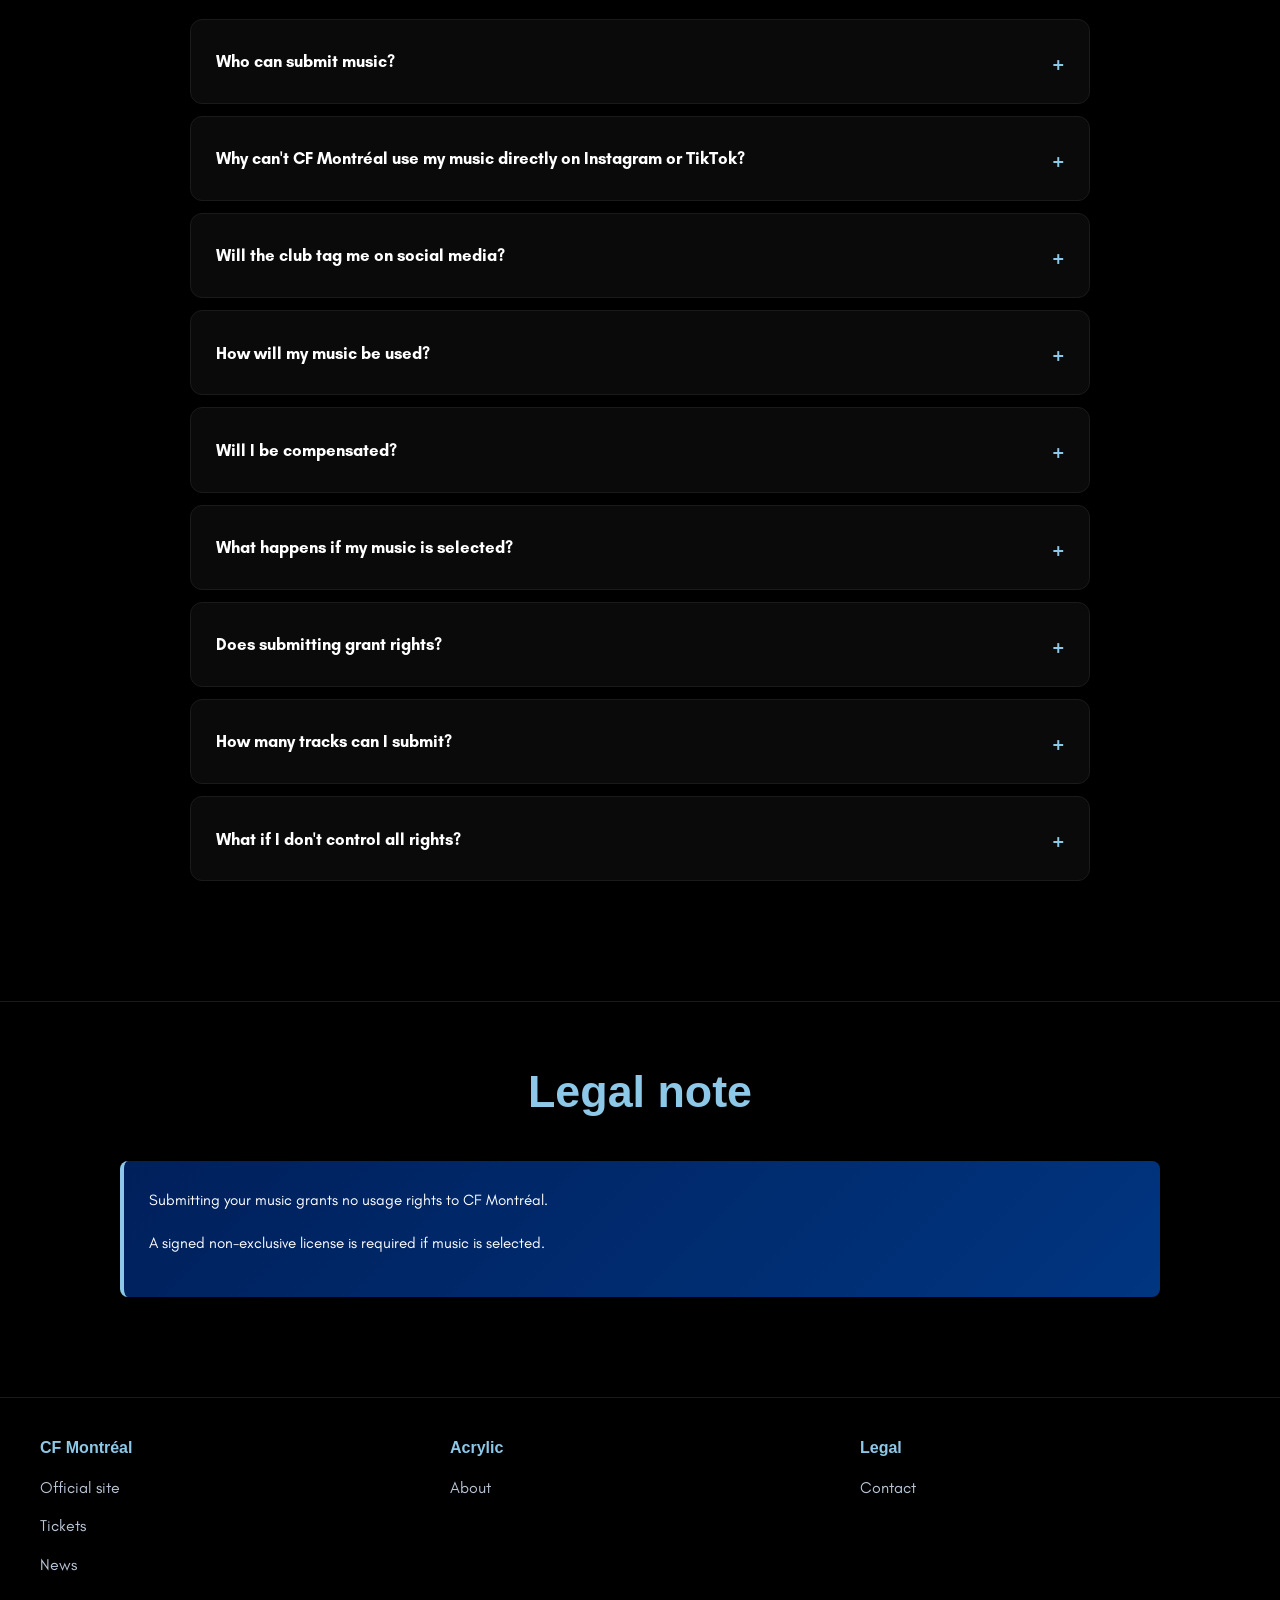
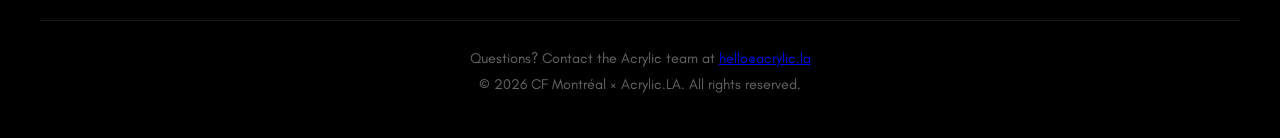
==== commit 390e2153: "comment participer section corrigée" ====
--- a/index.html
+++ b/index.html
@@ -493,7 +493,7 @@
       <div class="footer-section lang-fr">
         <h4>Acrylic</h4>
         <ul>
-          <li><a href="https://app.acrylic.la" target="_blank">À propos</a></li>
+          <li><a href="https://acrylic.la" target="_blank">À propos</a></li>
         </ul>
       </div>
 
@@ -501,7 +501,7 @@
       <div class="footer-section lang-en">
         <h4>Acrylic</h4>
         <ul>
-          <li><a href="https://app.acrylic.la" target="_blank">About</a></li>
+          <li><a href="https://acrylic.la" target="_blank">About</a></li>
         </ul>
       </div>
 
--- a/src/css/styles.css
+++ b/src/css/styles.css
@@ -322,7 +322,7 @@
   z-index: 1;
 }
 
-.step:nth-child(1)::before { background-image: url('../img/step-1.jpg'); }
+.step:nth-child(1)::before { background-image: url('../img/step-1.jpeg'); }
 .step:nth-child(2)::before { background-image: url('../img/step-2.jpg'); }
 .step:nth-child(3)::before { background-image: url('../img/step-3.jpg'); }
 
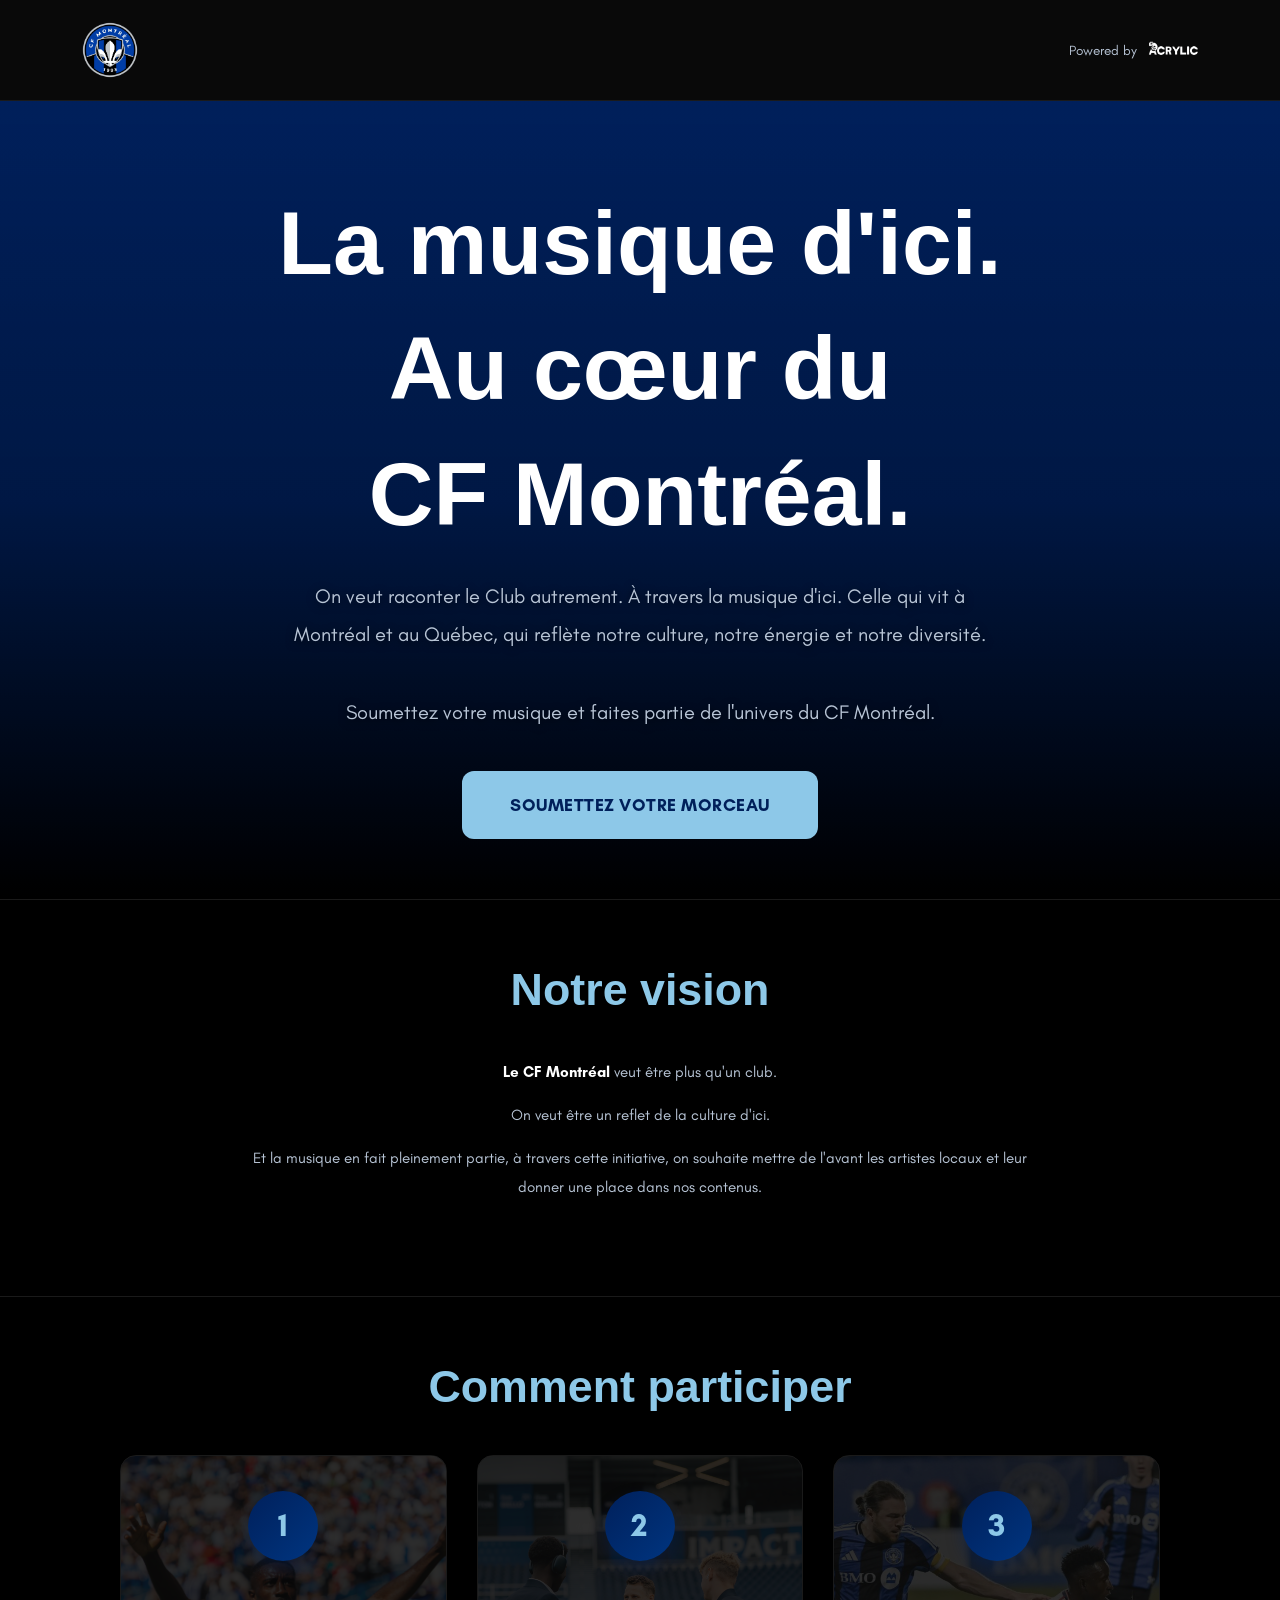
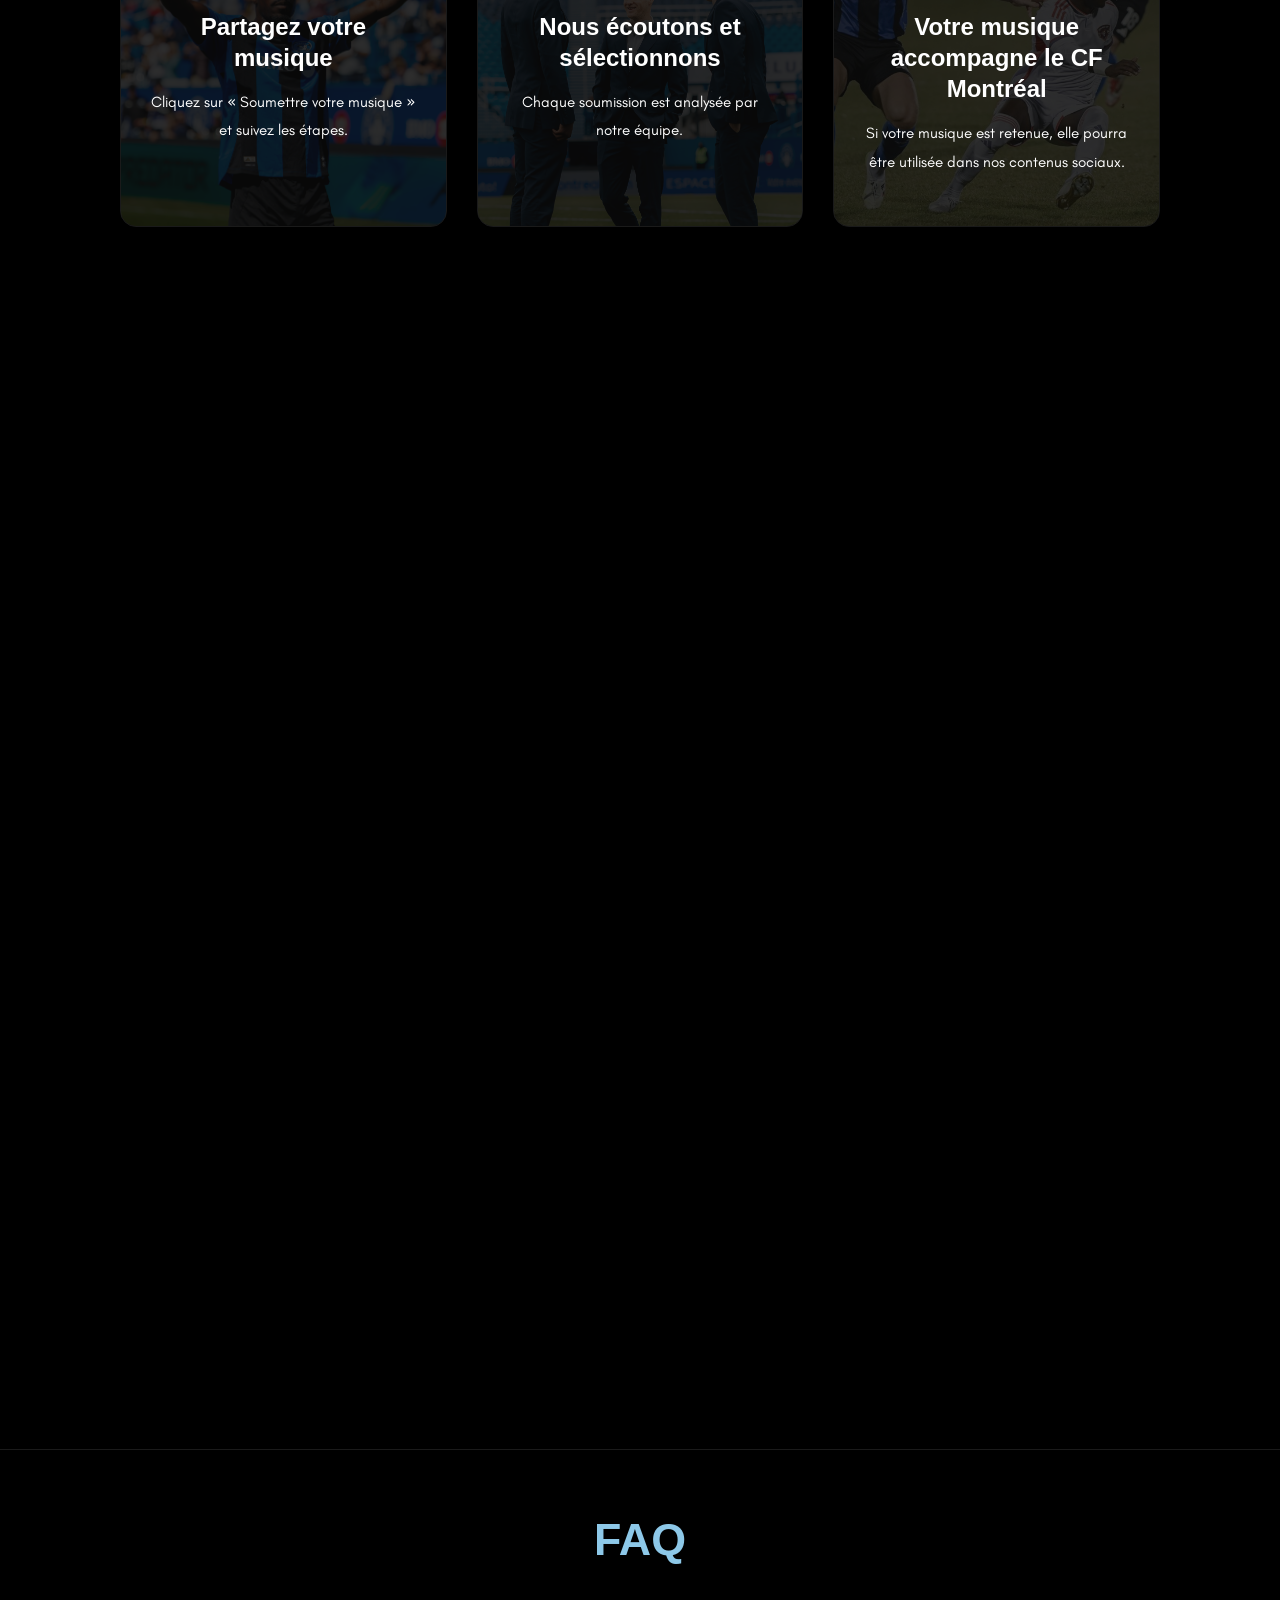
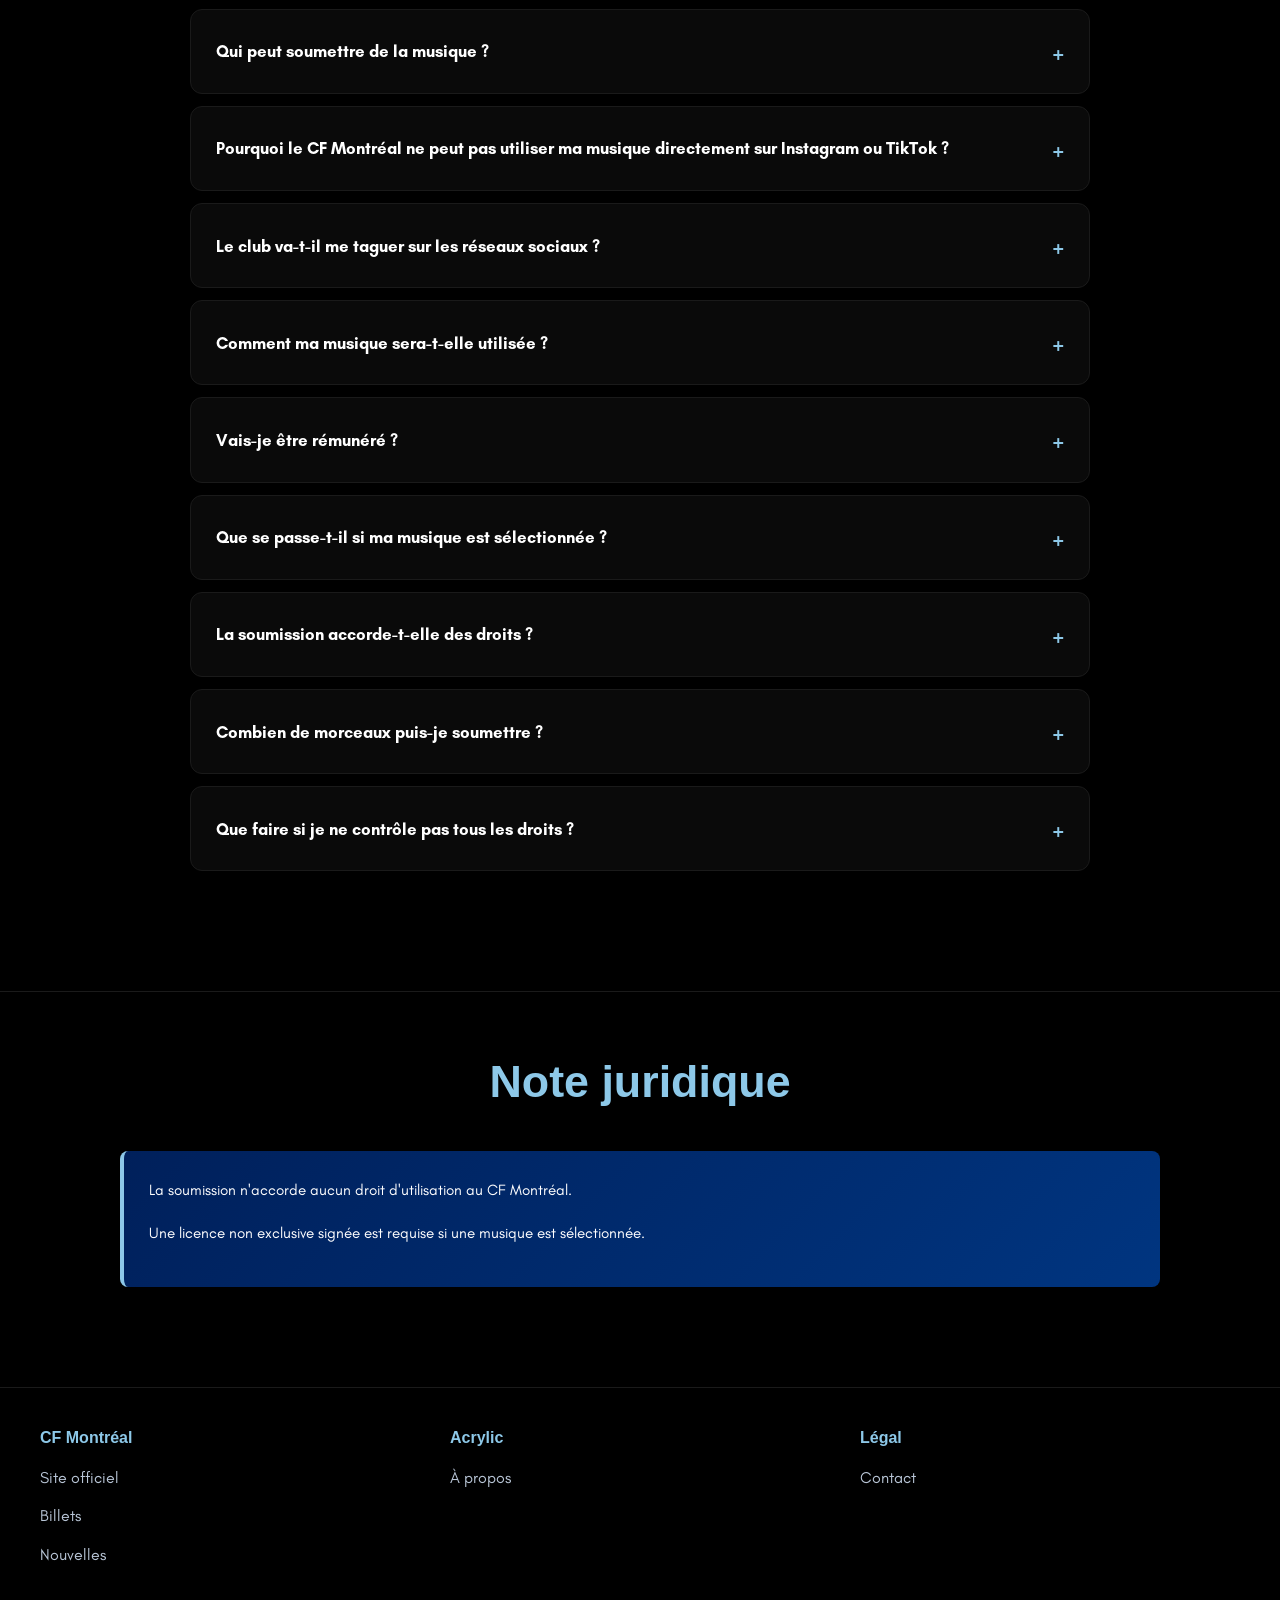
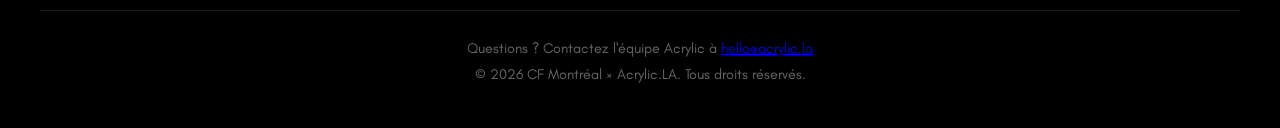
==== commit ba3298a4: "site web en français" ====
--- a/index.html
+++ b/index.html
@@ -21,10 +21,10 @@
           <span>Powered by</span>
           <img src="./src/img/whitec_logo.png" alt="Acrylic Logo">
         </div>
-        <nav class="lang-toggle">
+        <!-- <nav class="lang-toggle">
           <button onclick="switchLang('fr')" aria-label="Français">FR</button>
           <button class="active" onclick="switchLang('en')" aria-label="English">EN</button>
-        </nav>
+        </nav> -->
       </div>
     </div>
   </header>
@@ -42,7 +42,7 @@
       <div class="container">
         <!-- French -->
         <div class="lang-fr">
-          <h1>La musique d'ici.<br>Au cœur du CF Montréal.</h1>
+          <h1>La musique d'ici.<br>Au cœur du <br> CF Montréal.</h1>
           <p class="subheadline">
             On veut raconter le Club autrement. À travers la musique d'ici. Celle qui vit à Montréal et au Québec, qui reflète notre culture, notre énergie et notre diversité.
           </p>
@@ -53,7 +53,7 @@
         </div>
 
         <!-- English -->
-        <div class="lang-en">
+        <!-- <div class="lang-en">
           <h1>Music from here.<br>At the heart of CF Montréal.</h1>
           <p class="subheadline">
             We want to tell the Club's story differently. Through local music. The music that lives in Montréal and Québec, that reflects our culture, our energy and our diversity.
@@ -62,7 +62,7 @@
             Submit your music and become part of the CF Montréal universe.
           </p>
           <a href="https://s.disco.ac/zfpzmzpywrra" class="cta-primary">Submit your track</a>
-        </div>
+        </div> -->
       </div>
     </section>
 
@@ -86,7 +86,7 @@
         </div>
 
         <!-- English -->
-        <div class="lang-en">
+        <!-- <div class="lang-en">
           <h2>Our vision</h2>
           <div class="vision-content">
             <p>
@@ -99,7 +99,7 @@
               Through this initiative, we want to highlight local artists and give them a place in our content.
             </p>
           </div>
-        </div>
+        </div> -->
       </div>
     </section>
 
@@ -129,7 +129,7 @@
         </div>
 
         <!-- English -->
-        <div class="lang-en">
+        <!-- <div class="lang-en">
           <h2>How to participate</h2>
           <div class="steps">
             <article class="step">
@@ -148,7 +148,7 @@
               <p>If your music is selected, it can be used in our social content.</p>
             </article>
           </div>
-        </div>
+        </div> -->
       </div>
     </section>
 
@@ -169,7 +169,7 @@
         </div>
 
         <!-- English -->
-        <div class="lang-en">
+        <!-- <div class="lang-en">
           <h2>Selection criteria</h2>
           <div class="info-block">
             <h3>What we accept</h3>
@@ -179,7 +179,7 @@
               <li><strong>Content:</strong> Avoid excessive vulgar language.</li>
             </ul>
           </div>
-        </div>
+        </div> -->
       </div>
     </section>
 
@@ -215,7 +215,7 @@
         </div>
 
         <!-- English -->
-        <div class="lang-en">
+        <!-- <div class="lang-en">
           <h2>Timeline</h2>
           <div class="timeline">
             <div class="timeline-item">
@@ -240,7 +240,7 @@
               </div>
             </div>
           </div>
-        </div>
+        </div> -->
       </div>
     </section>
 
@@ -297,7 +297,7 @@
                 <span class="faq-toggle">+</span>
               </div>
               <div class="faq-answer">
-                <p>Les détails de rémunération seront communiqués prochainement. Assurez-vous de revenir pour consulter cette section.</p>
+                <p>Aucun cachet n'est prévu dans le cadre de cet appel à musique. En revanche, lorsque possible, les artistes seront identifiés dans les contenus où leur musique est utilisée afin de les mettre en valeur.</p>
               </div>
             </div>
 
@@ -344,7 +344,7 @@
         </div>
 
         <!-- English -->
-        <div class="lang-en">
+        <!-- <div class="lang-en">
           <h2>FAQ</h2>
           <div class="faq">
             <div class="faq-item" onclick="toggleFAQ(this)">
@@ -393,7 +393,7 @@
                 <span class="faq-toggle">+</span>
               </div>
               <div class="faq-answer">
-                <p>Compensation details will be shared soon. Please check back to this section.</p>
+                <p>No fee is provided for this call for music. However, whenever possible, artists will be credited in the content where their music is used in order to showcase their work.</p>
               </div>
             </div>
 
@@ -437,7 +437,7 @@
               </div>
             </div>
           </div>
-        </div>
+        </div> -->
       </div>
     </section>
 
@@ -454,13 +454,13 @@
         </div>
 
         <!-- English -->
-        <div class="lang-en">
+        <!-- <div class="lang-en">
           <h2>Legal note</h2>
           <div class="info-block">
             <p>Submitting your music grants no usage rights to CF Montréal.</p>
             <p>A signed non-exclusive license is required if music is selected.</p>
           </div>
-        </div>
+        </div> -->
       </div>
     </section>
 
@@ -480,14 +480,14 @@
       </div>
 
       <!-- English -->
-      <div class="footer-section lang-en">
+      <!-- <div class="footer-section lang-en">
         <h4>CF Montréal</h4>
         <ul>
           <li><a href="https://www.cfmontreal.com" target="_blank">Official site</a></li>
           <li><a href="https://www.cfmontreal.com/tickets" target="_blank">Tickets</a></li>
           <li><a href="https://www.cfmontreal.com/news" target="_blank">News</a></li>
         </ul>
-      </div>
+      </div> -->
 
       <!-- French -->
       <div class="footer-section lang-fr">
@@ -498,12 +498,12 @@
       </div>
 
       <!-- English -->
-      <div class="footer-section lang-en">
+      <!-- <div class="footer-section lang-en">
         <h4>Acrylic</h4>
         <ul>
           <li><a href="https://acrylic.la" target="_blank">About</a></li>
         </ul>
-      </div>
+      </div> -->
 
       <!-- French -->
       <div class="footer-section lang-fr">
@@ -514,12 +514,12 @@
       </div>
 
       <!-- English -->
-      <div class="footer-section lang-en">
+      <!-- <div class="footer-section lang-en">
         <h4>Legal</h4>
         <ul>
           <li><a href="mailto:hello@acrylic.la">Contact</a></li>
         </ul>
-      </div>
+      </div> -->
     </div>
 
     <div class="footer-bottom lang-fr">
@@ -527,10 +527,10 @@
       <p>© 2026 CF Montréal × Acrylic.LA. Tous droits réservés.</p>
     </div>
 
-    <div class="footer-bottom lang-en">
+    <!-- <div class="footer-bottom lang-en">
       <p>Questions? Contact the Acrylic team at <a href="mailto:hello@acrylic.la">hello@acrylic.la</a></p>
       <p>© 2026 CF Montréal × Acrylic.LA. All rights reserved.</p>
-    </div>
+    </div> -->
   </footer>
 
   <script src="./src/js/script.js"></script>
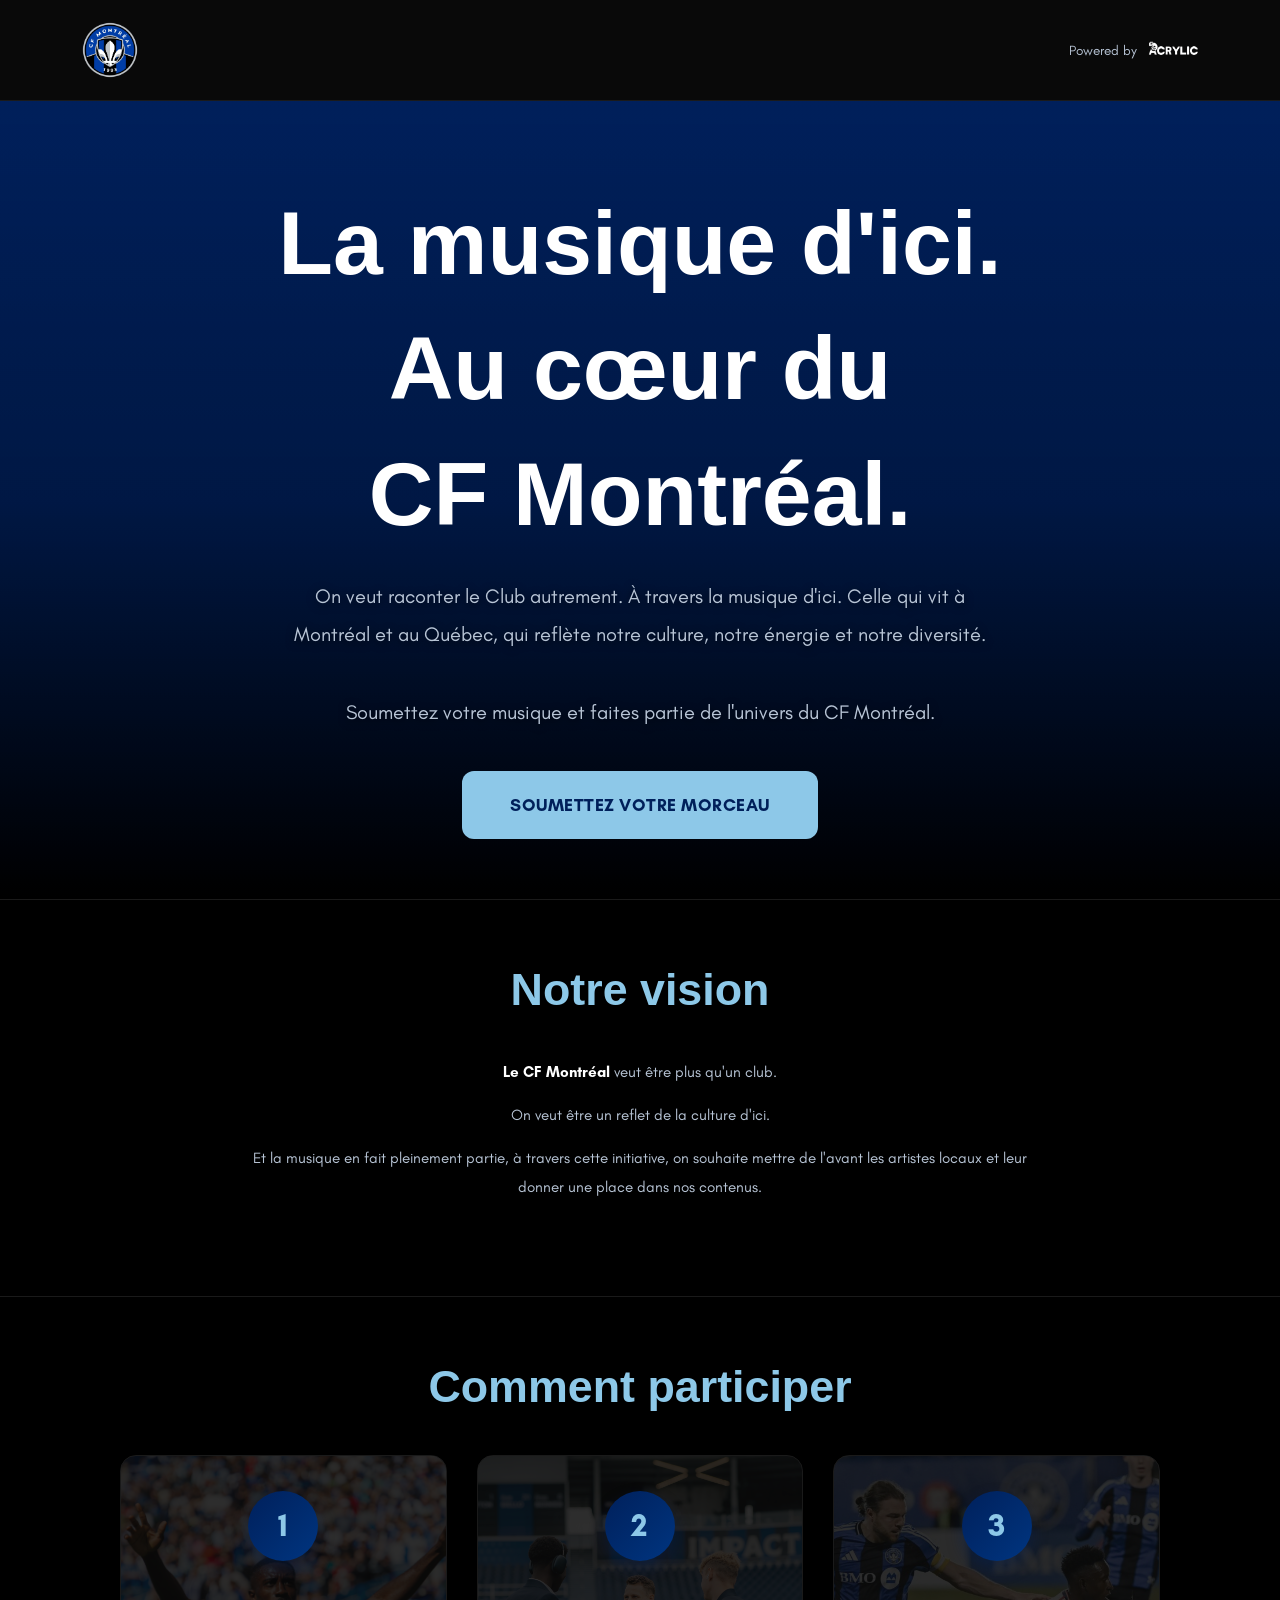
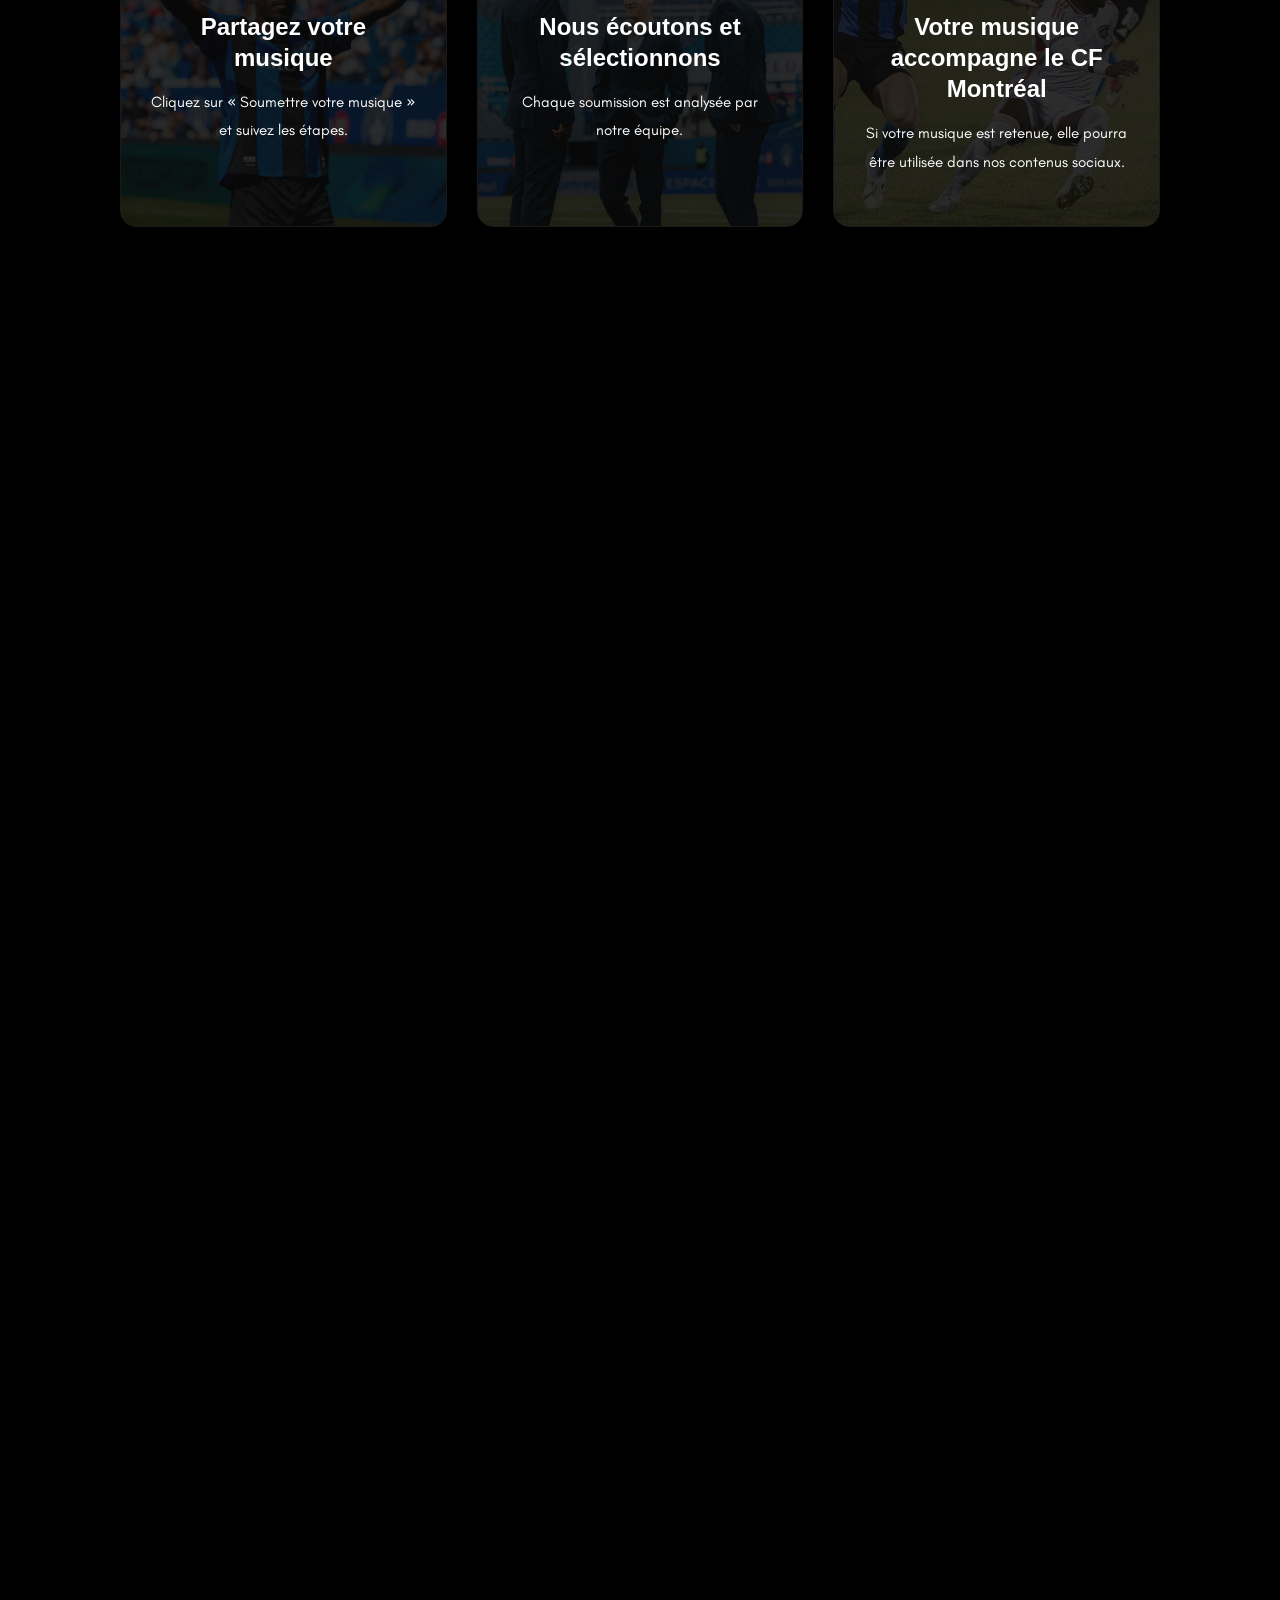
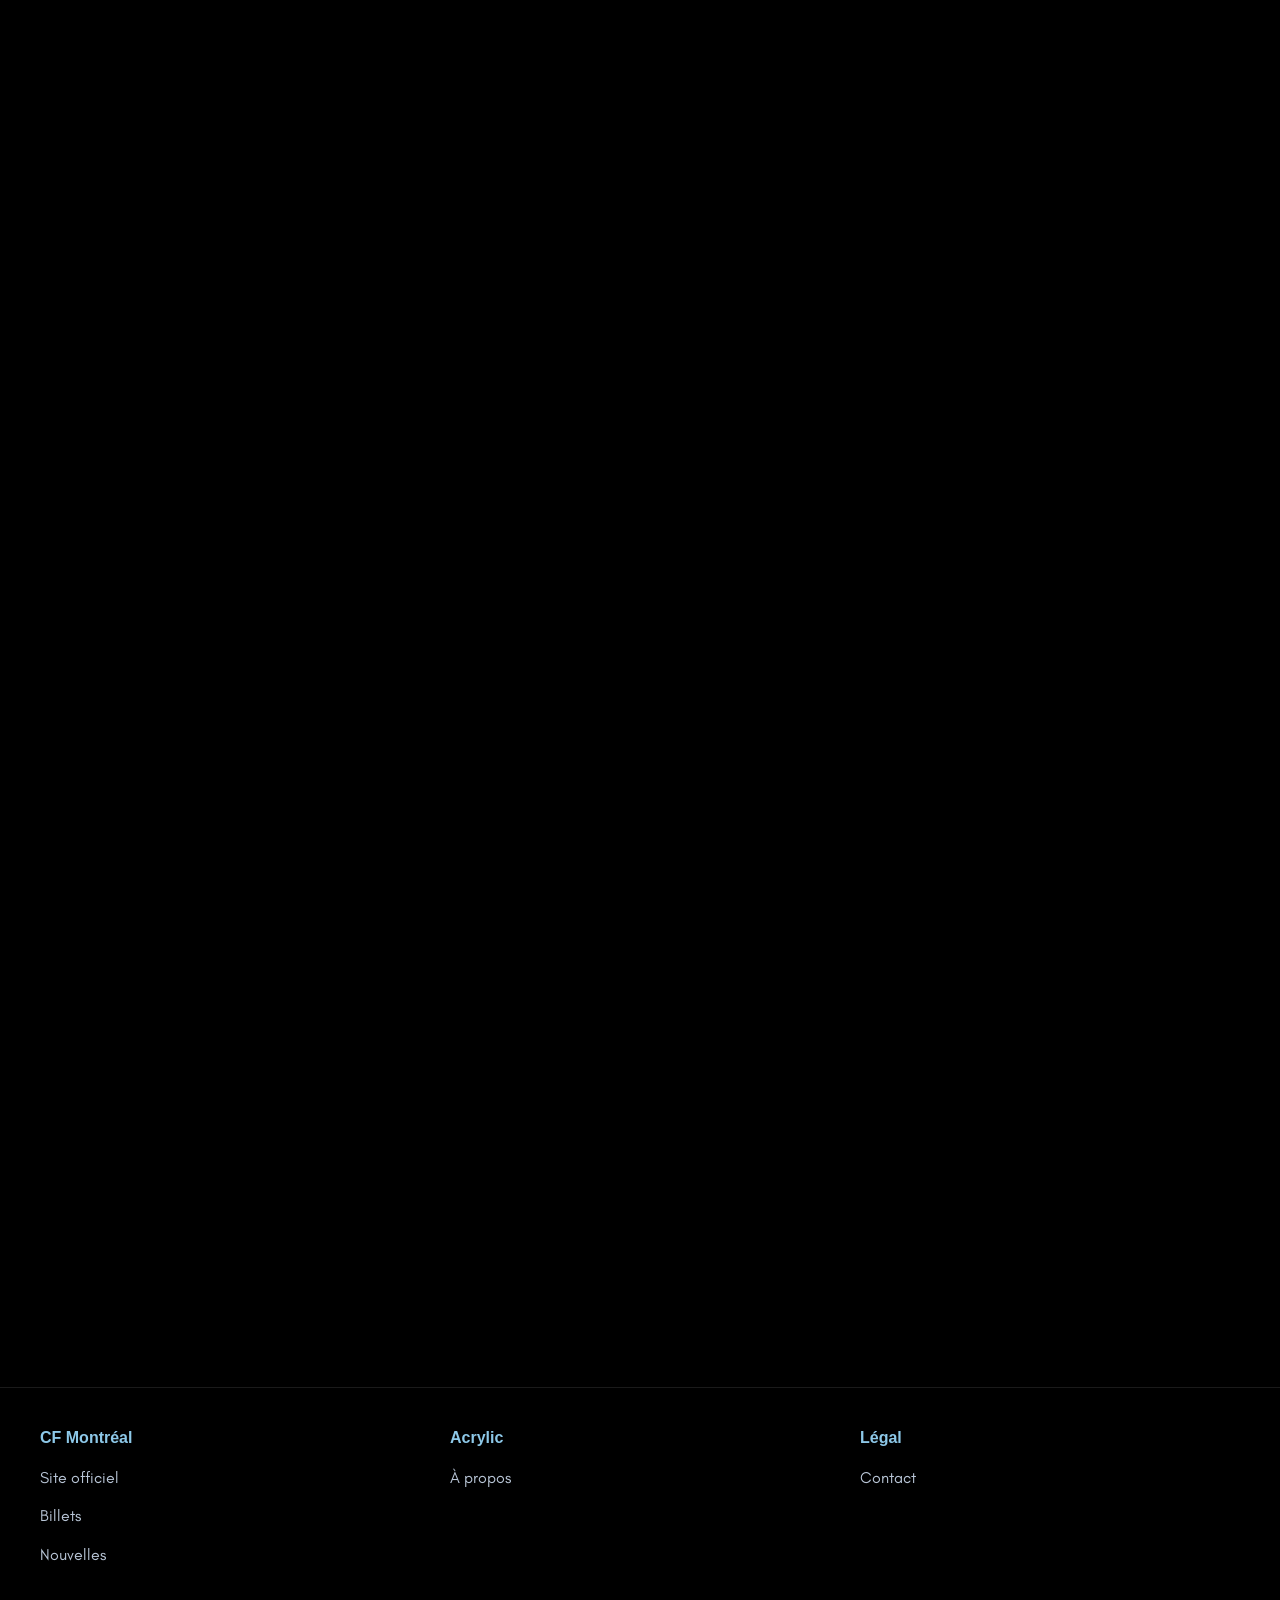
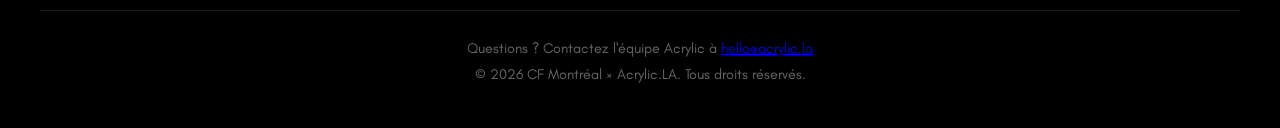
==== commit fb202c86: "Titre mise à jour" ====
--- a/index.html
+++ b/index.html
@@ -1,11 +1,11 @@
 <!DOCTYPE html>
-<!-- CF Montréal × Acrylic - Call for Music -->
+<!-- CF Montréal × Acrylic - Appel à musique -->
 <html lang="en">
 <head>
   <meta charset="UTF-8">
   <meta name="viewport" content="width=device-width, initial-scale=1.0">
-  <meta name="description" content="Call for Music: CF Montréal × Acrylic - Submit your sports-friendly tracks for official club social content">
-  <title>Call for Music: CF Montréal × Acrylic</title>
+  <meta name="description" content="Appel à musique:CF Montréal × Acrylic - Soumettez vos morceaux pour les médias sociaux officiels du club">
+  <title>Appel à musique: CF Montréal × Acrylic</title>
 
   <link rel="stylesheet" href="./src/css/styles.css">
 </head>
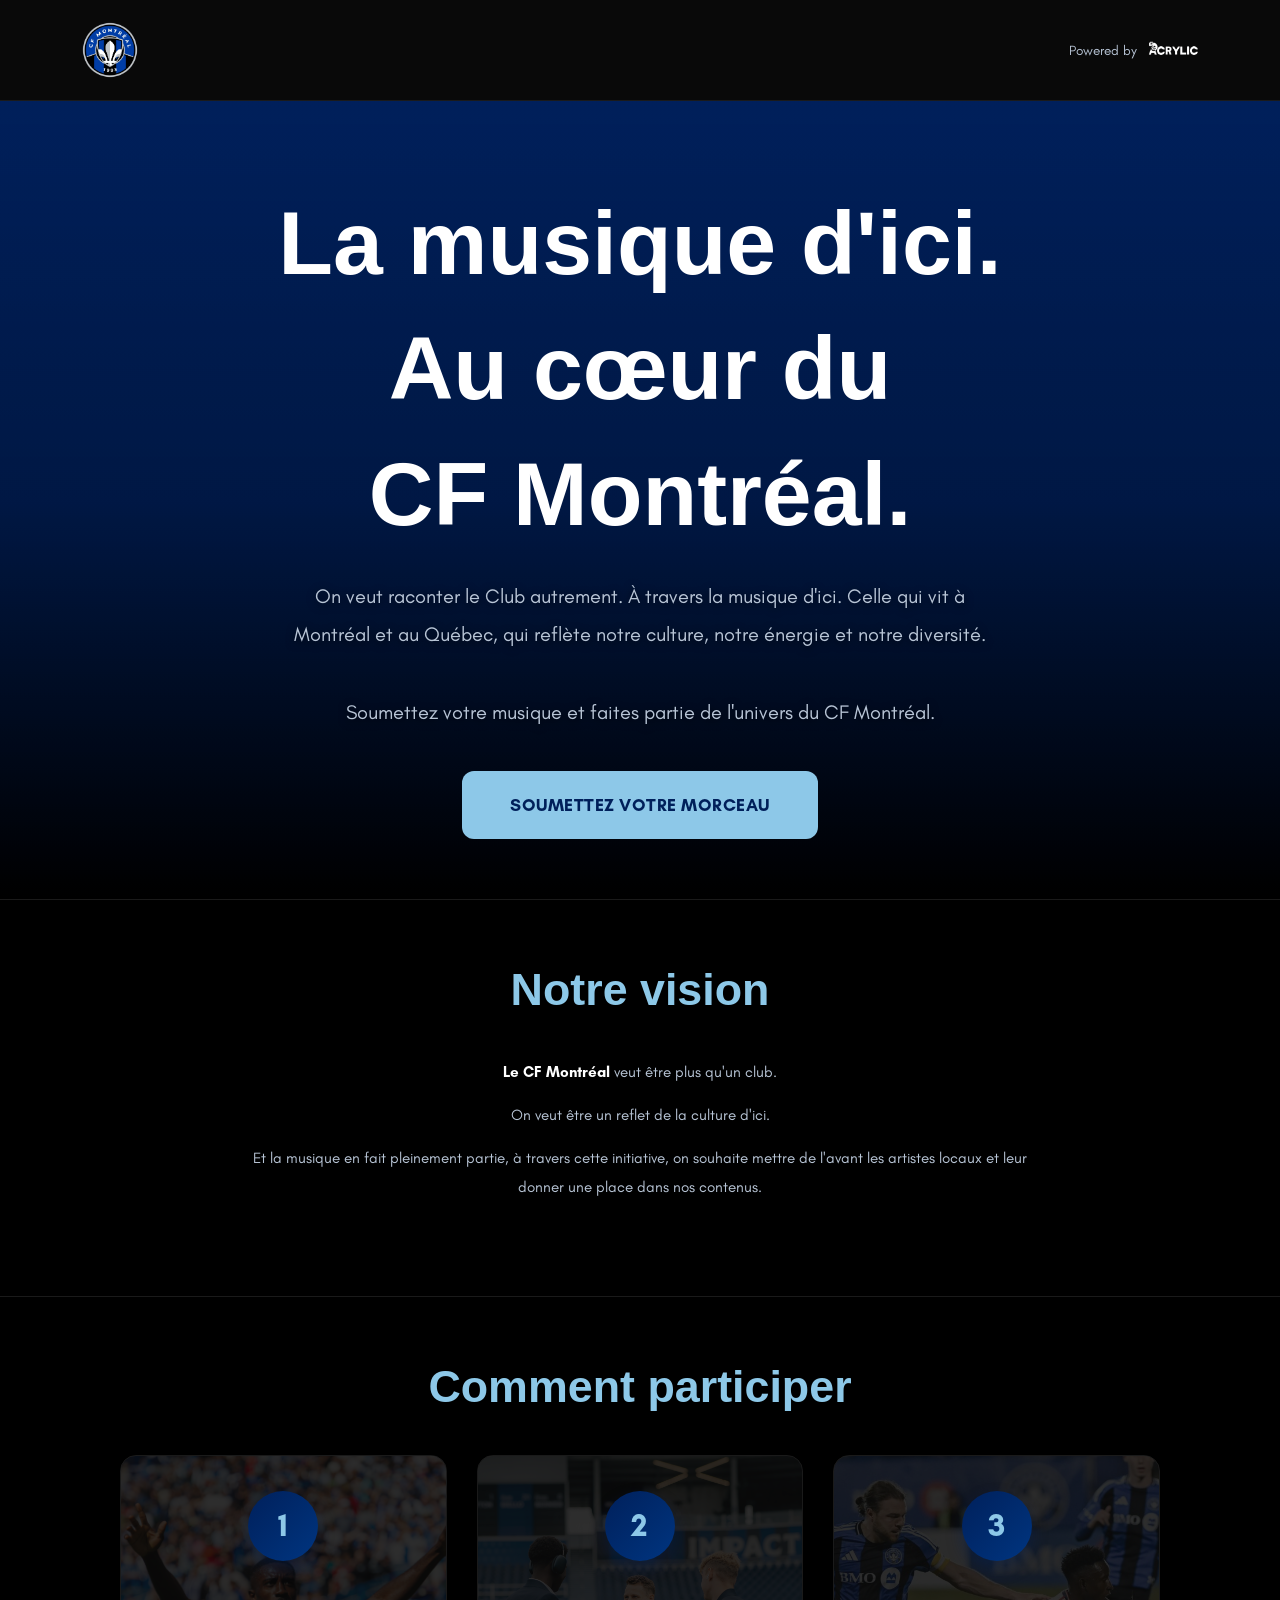
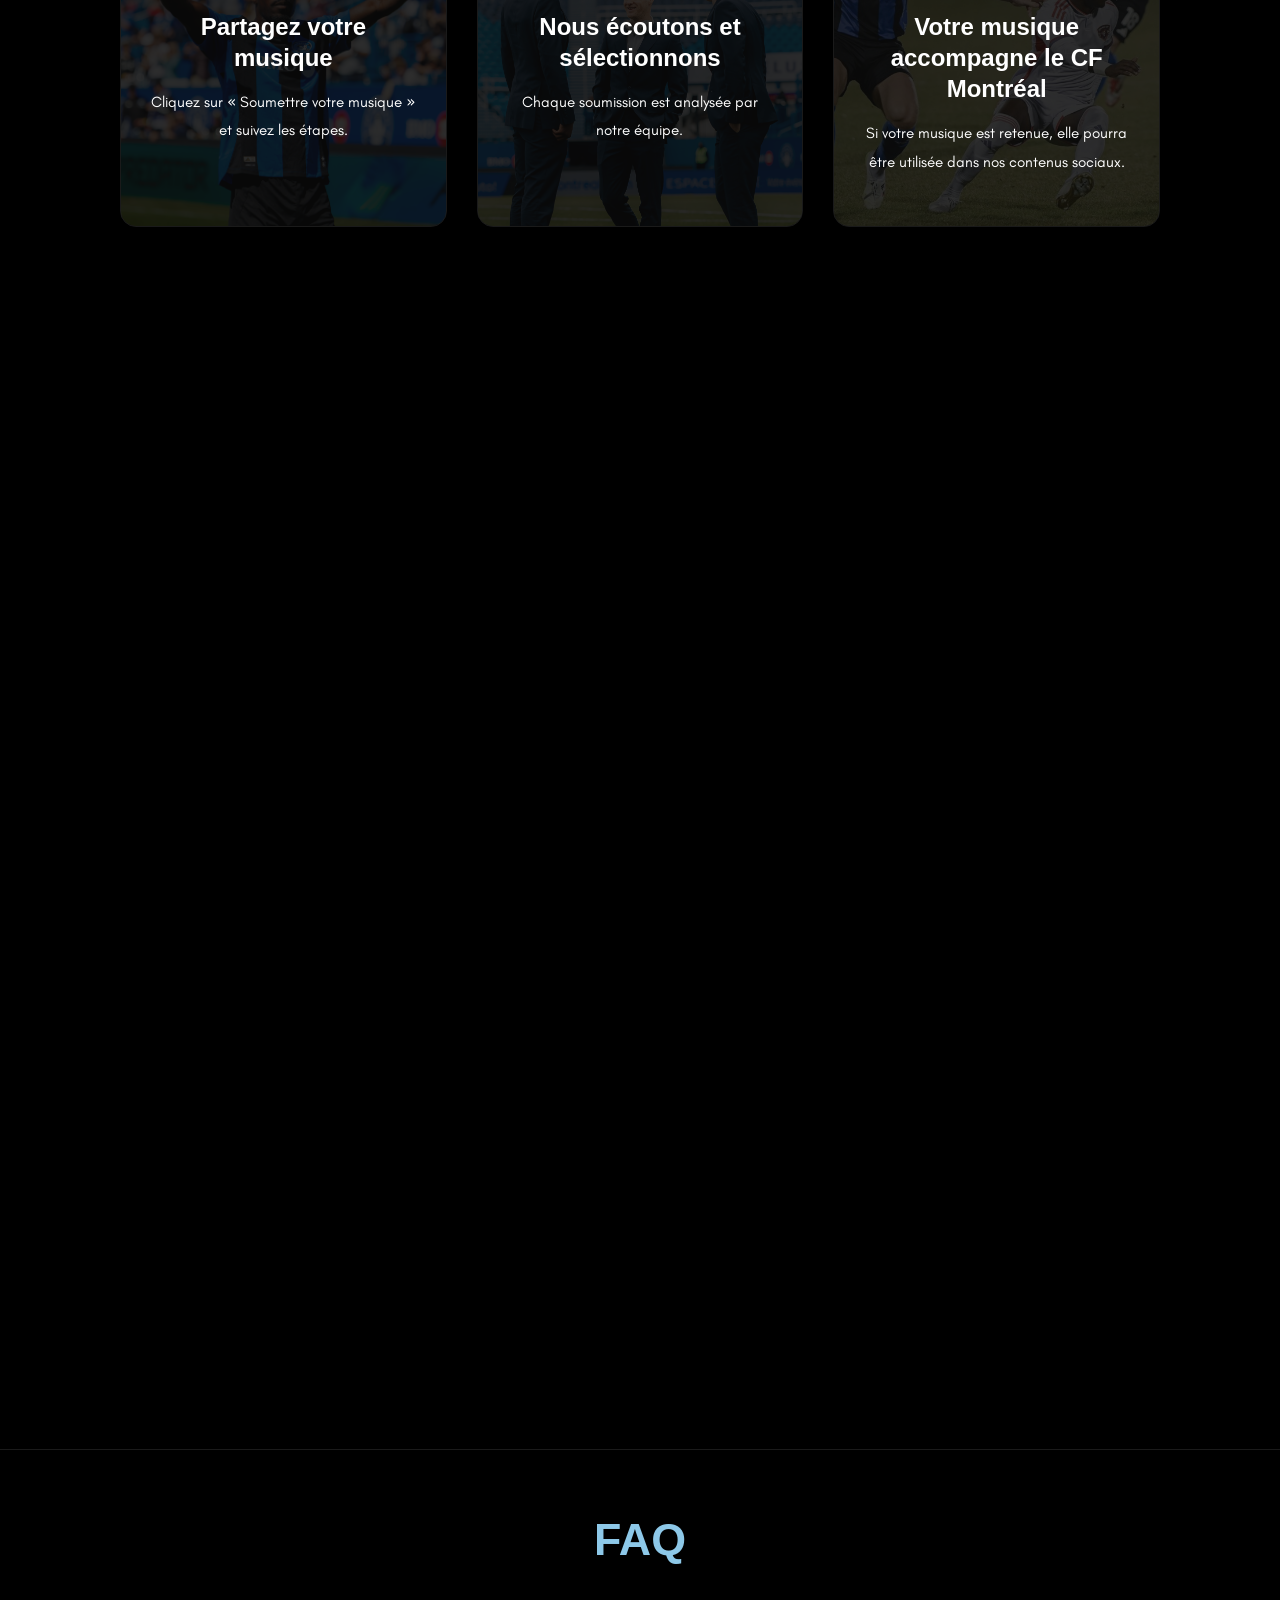
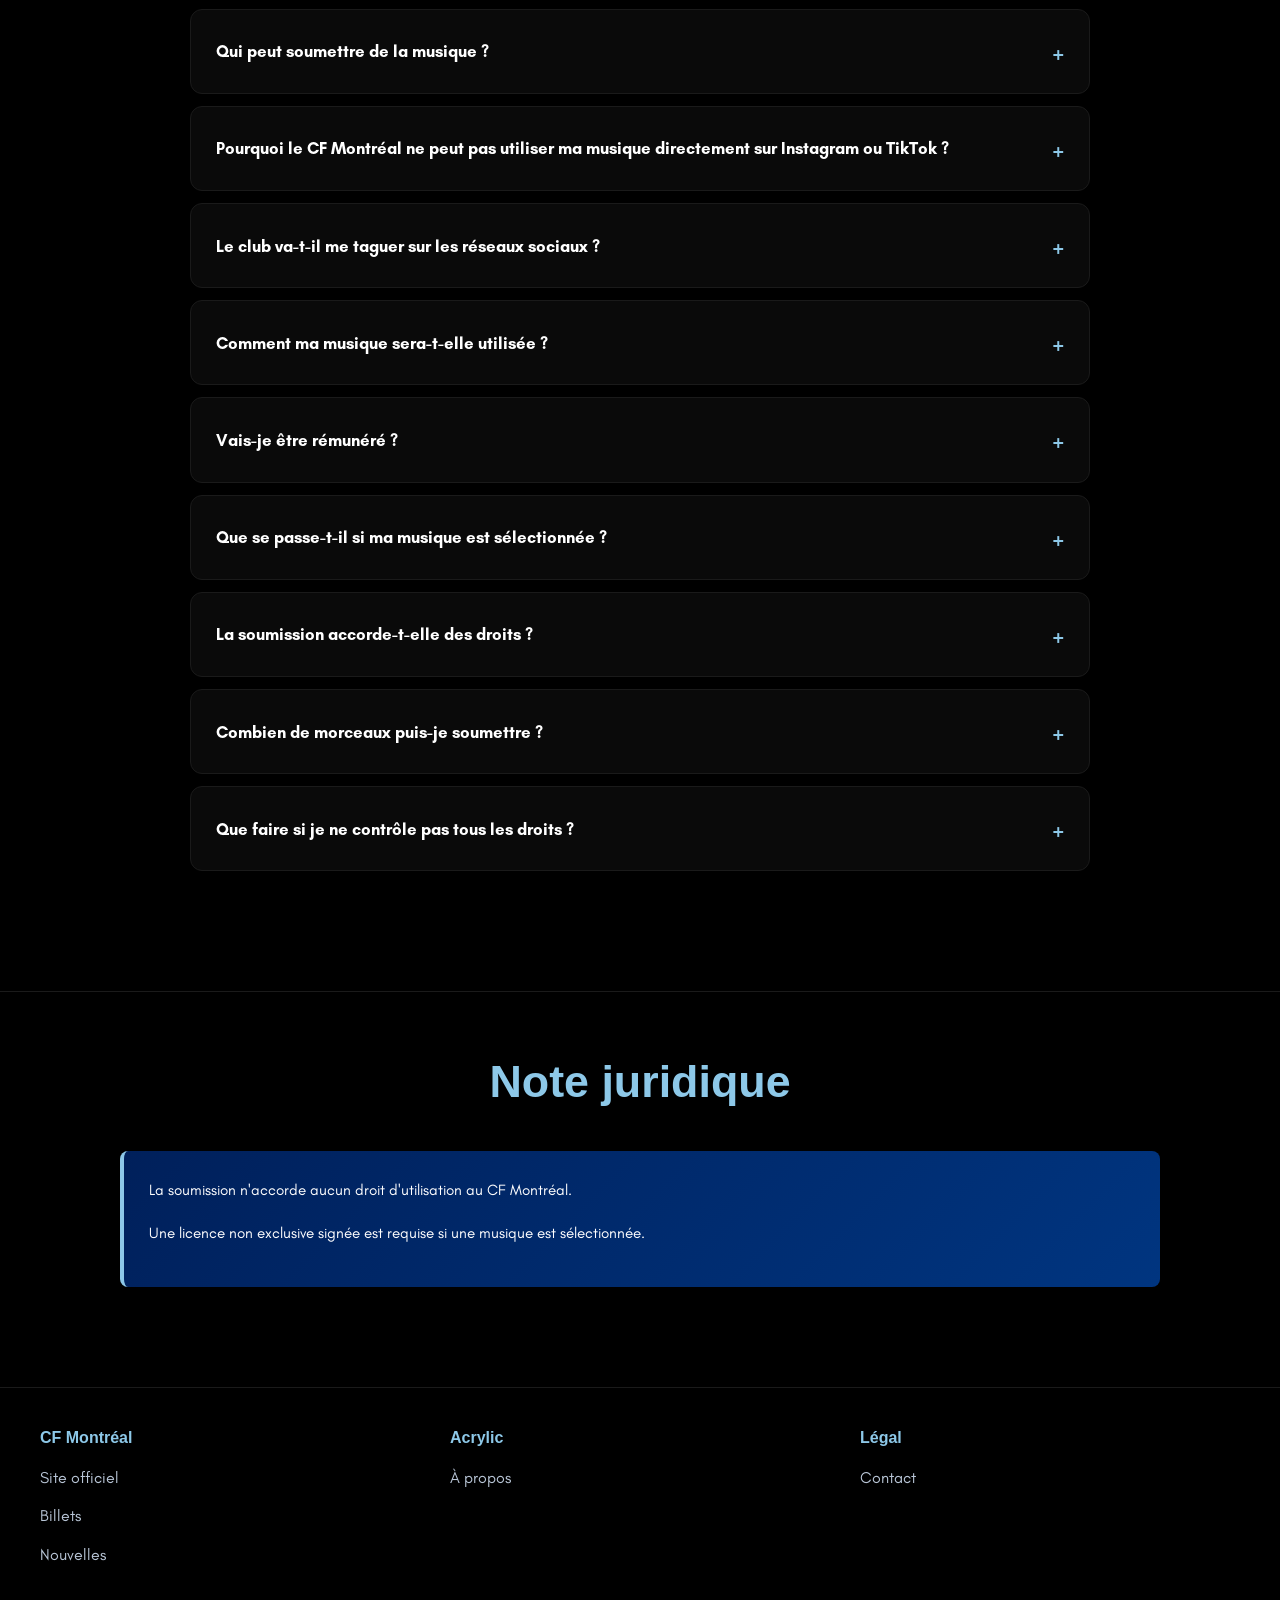
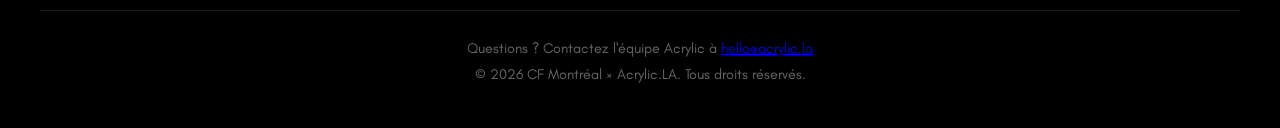
==== commit cf6f2575: "FAQ réparer" ====
--- a/index.html
+++ b/index.html
@@ -4,7 +4,7 @@
 <head>
   <meta charset="UTF-8">
   <meta name="viewport" content="width=device-width, initial-scale=1.0">
-  <meta name="description" content="Appel à musique:CF Montréal × Acrylic - Soumettez vos morceaux pour les médias sociaux officiels du club">
+  <meta name="description" content="Appel à musique: CF Montréal × Acrylic - Soumettez vos morceaux pour les médias sociaux officiels du club">
   <title>Appel à musique: CF Montréal × Acrylic</title>
 
   <link rel="stylesheet" href="./src/css/styles.css">
@@ -200,7 +200,7 @@
             <div class="timeline-item">
               <div class="timeline-dot"></div>
               <div class="timeline-content">
-                <h4>Dans deux semaines</h4>
+                <h4>Dans les prochaines semaines</h4>
                 <p>Premières sélections annoncées.</p>
               </div>
             </div>
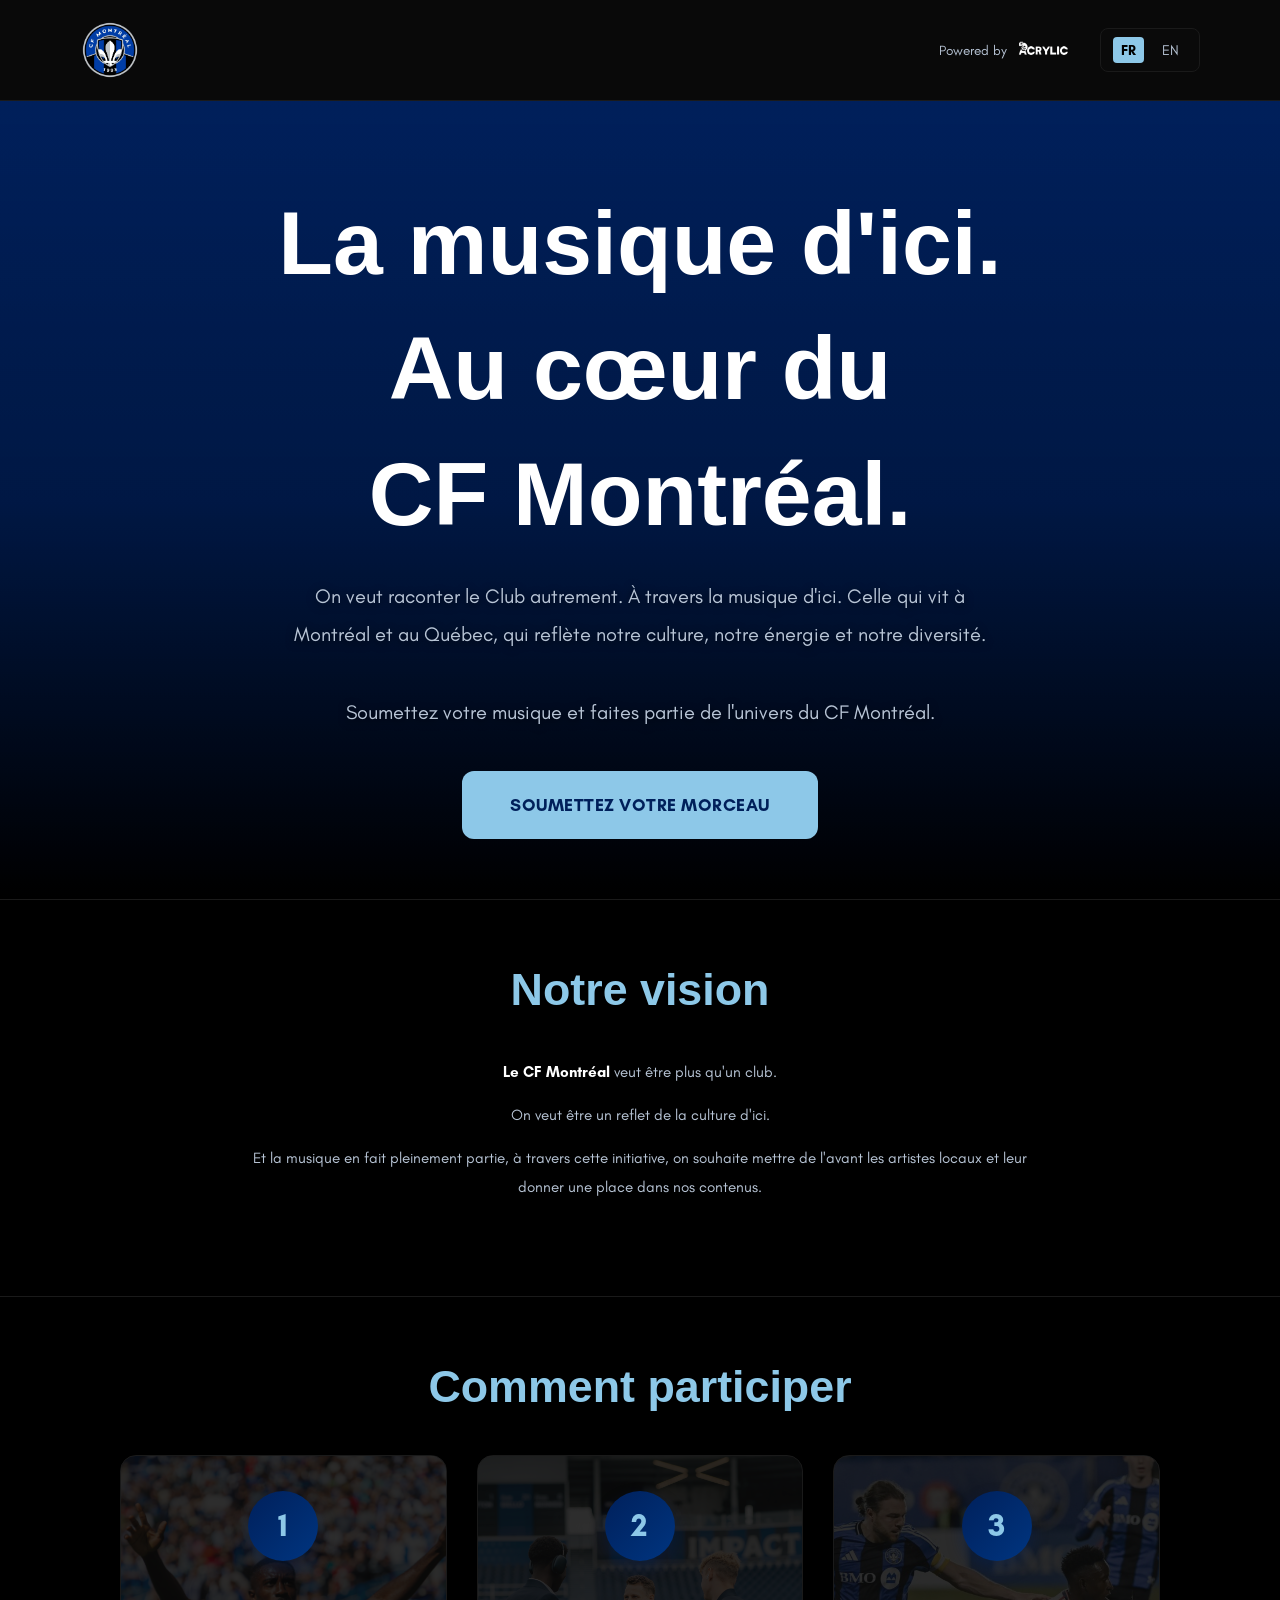
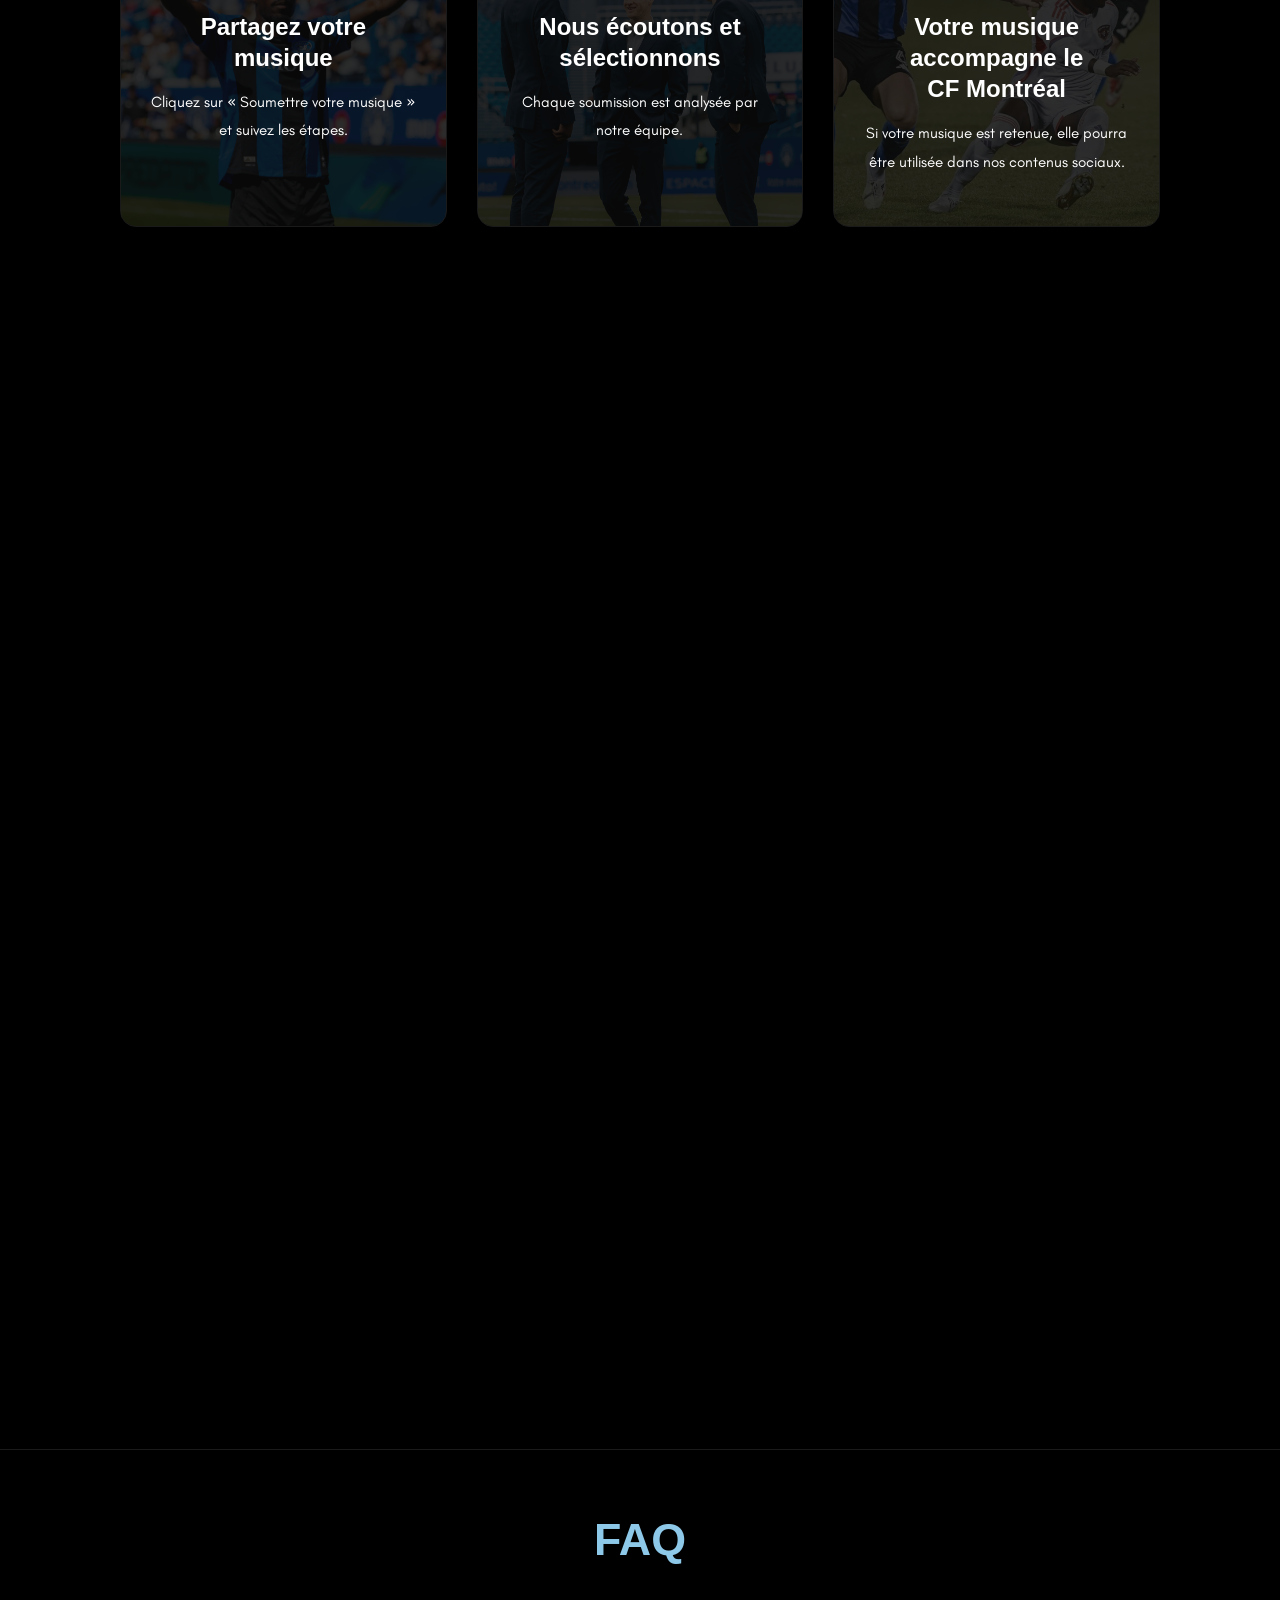
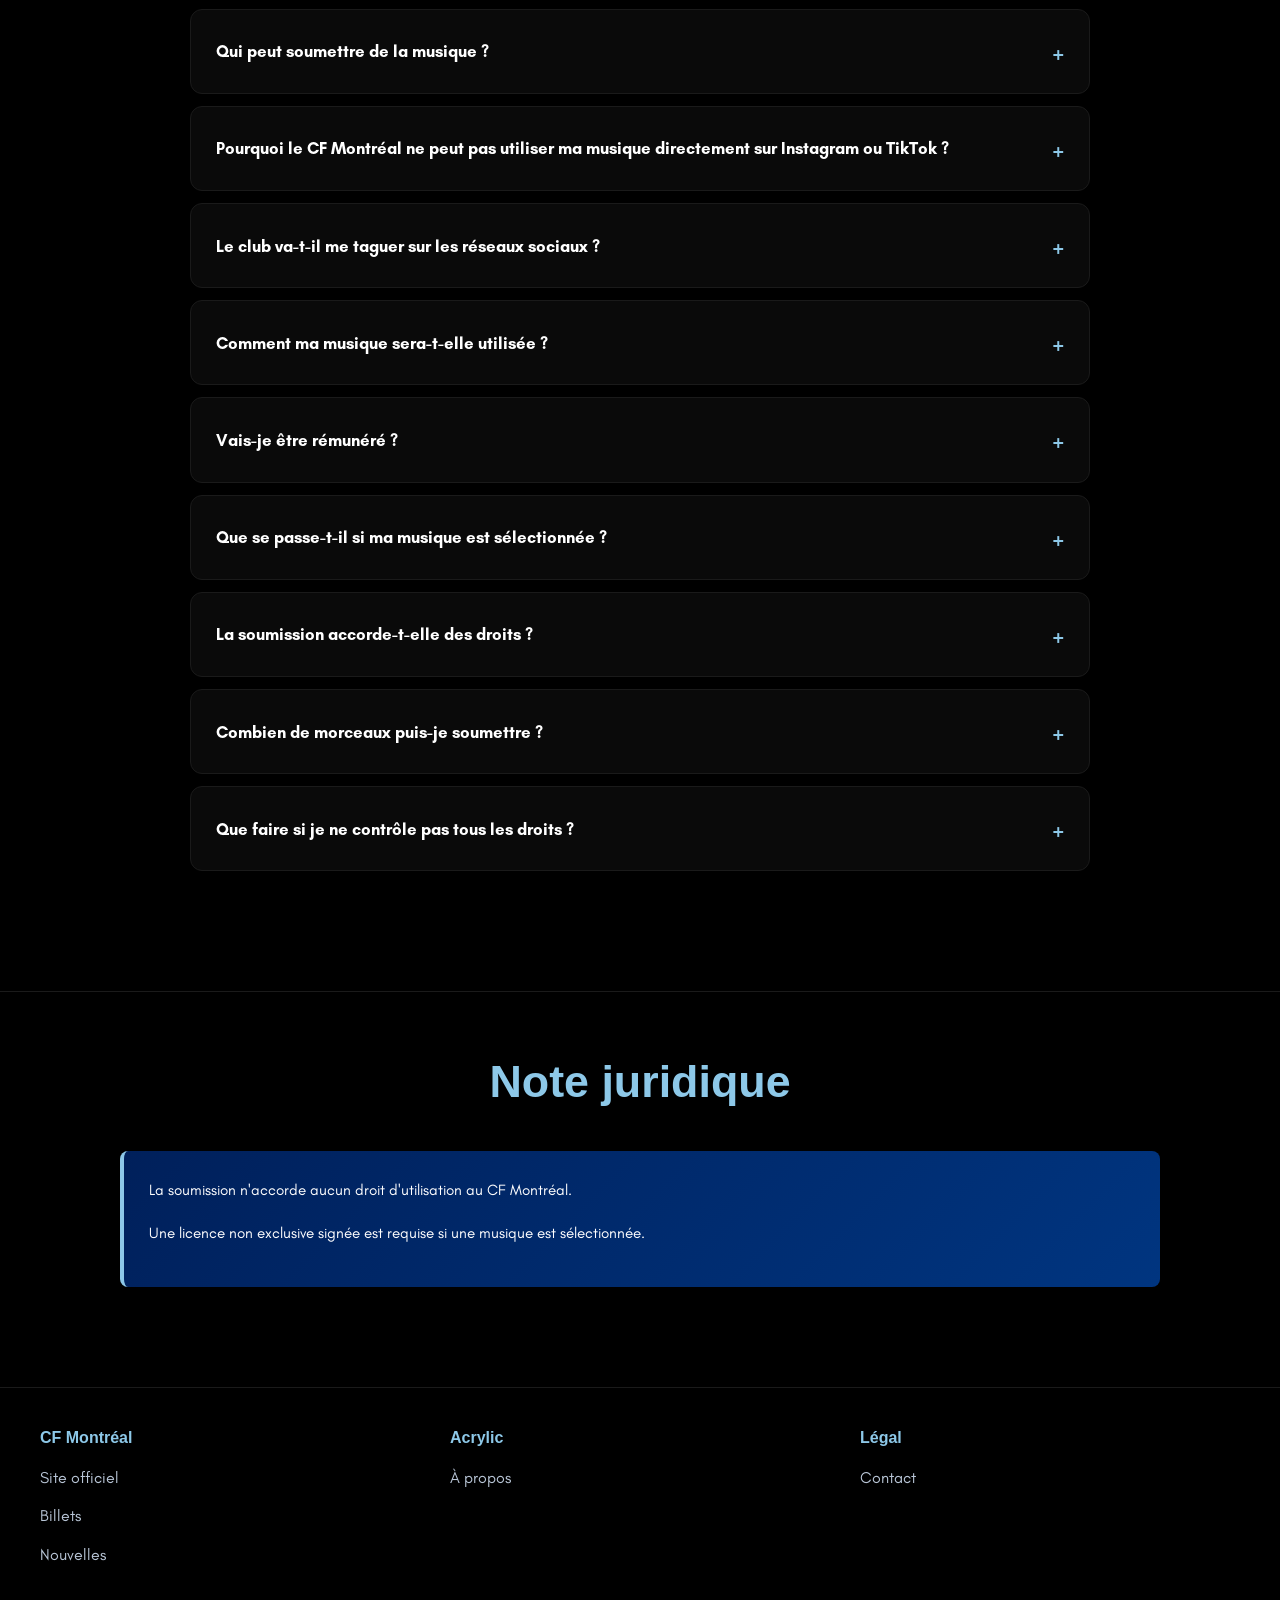
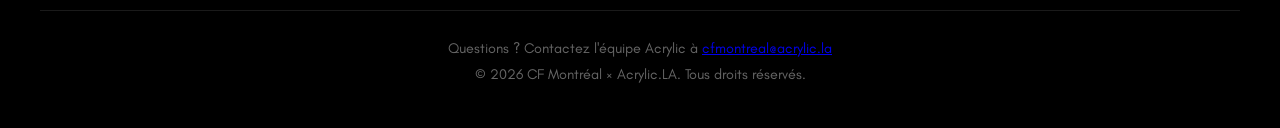
==== commit 067251e7: "Version en Anglais et Français" ====
--- a/index.html
+++ b/index.html
@@ -1,6 +1,6 @@
 <!DOCTYPE html>
 <!-- CF Montréal × Acrylic - Appel à musique -->
-<html lang="en">
+<html lang="fr">
 <head>
   <meta charset="UTF-8">
   <meta name="viewport" content="width=device-width, initial-scale=1.0">
@@ -21,10 +21,10 @@
           <span>Powered by</span>
           <img src="./src/img/whitec_logo.png" alt="Acrylic Logo">
         </div>
-        <!-- <nav class="lang-toggle">
-          <button onclick="switchLang('fr')" aria-label="Français">FR</button>
-          <button class="active" onclick="switchLang('en')" aria-label="English">EN</button>
-        </nav> -->
+        <nav class="lang-toggle">
+          <button class="active" onclick="switchLang('fr')" aria-label="Français">FR</button>
+          <button onclick="switchLang('en')" aria-label="English">EN</button>
+        </nav>
       </div>
     </div>
   </header>
@@ -53,7 +53,7 @@
         </div>
 
         <!-- English -->
-        <!-- <div class="lang-en">
+        <div class="lang-en">
           <h1>Music from here.<br>At the heart of CF Montréal.</h1>
           <p class="subheadline">
             We want to tell the Club's story differently. Through local music. The music that lives in Montréal and Québec, that reflects our culture, our energy and our diversity.
@@ -62,7 +62,7 @@
             Submit your music and become part of the CF Montréal universe.
           </p>
           <a href="https://s.disco.ac/zfpzmzpywrra" class="cta-primary">Submit your track</a>
-        </div> -->
+        </div>
       </div>
     </section>
 
@@ -86,7 +86,7 @@
         </div>
 
         <!-- English -->
-        <!-- <div class="lang-en">
+        <div class="lang-en">
           <h2>Our vision</h2>
           <div class="vision-content">
             <p>
@@ -99,7 +99,7 @@
               Through this initiative, we want to highlight local artists and give them a place in our content.
             </p>
           </div>
-        </div> -->
+        </div>
       </div>
     </section>
 
@@ -122,14 +122,14 @@
             </article>
             <article class="step">
               <div class="step-number">3</div>
-              <h3>Votre musique accompagne le CF Montréal</h3>
+              <h3>Votre musique accompagne le <br>CF Montréal</h3>
               <p>Si votre musique est retenue, elle pourra être utilisée dans nos contenus sociaux.</p>
             </article>
           </div>
         </div>
 
         <!-- English -->
-        <!-- <div class="lang-en">
+        <div class="lang-en">
           <h2>How to participate</h2>
           <div class="steps">
             <article class="step">
@@ -144,11 +144,11 @@
             </article>
             <article class="step">
               <div class="step-number">3</div>
-              <h3>Your music accompanies CF Montréal</h3>
+              <h3>Your music accompanies <br>CF Montréal</h3>
               <p>If your music is selected, it can be used in our social content.</p>
             </article>
           </div>
-        </div> -->
+        </div>
       </div>
     </section>
 
@@ -169,7 +169,7 @@
         </div>
 
         <!-- English -->
-        <!-- <div class="lang-en">
+        <div class="lang-en">
           <h2>Selection criteria</h2>
           <div class="info-block">
             <h3>What we accept</h3>
@@ -179,7 +179,7 @@
               <li><strong>Content:</strong> Avoid excessive vulgar language.</li>
             </ul>
           </div>
-        </div> -->
+        </div>
       </div>
     </section>
 
@@ -215,7 +215,7 @@
         </div>
 
         <!-- English -->
-        <!-- <div class="lang-en">
+        <div class="lang-en">
           <h2>Timeline</h2>
           <div class="timeline">
             <div class="timeline-item">
@@ -228,7 +228,7 @@
             <div class="timeline-item">
               <div class="timeline-dot"></div>
               <div class="timeline-content">
-                <h4>In two weeks</h4>
+                <h4>In the upcoming weeks</h4>
                 <p>First selections announced.</p>
               </div>
             </div>
@@ -240,7 +240,7 @@
               </div>
             </div>
           </div>
-        </div> -->
+        </div>
       </div>
     </section>
 
@@ -344,7 +344,7 @@
         </div>
 
         <!-- English -->
-        <!-- <div class="lang-en">
+        <div class="lang-en">
           <h2>FAQ</h2>
           <div class="faq">
             <div class="faq-item" onclick="toggleFAQ(this)">
@@ -437,7 +437,7 @@
               </div>
             </div>
           </div>
-        </div> -->
+        </div>
       </div>
     </section>
 
@@ -454,13 +454,13 @@
         </div>
 
         <!-- English -->
-        <!-- <div class="lang-en">
+        <div class="lang-en">
           <h2>Legal note</h2>
           <div class="info-block">
             <p>Submitting your music grants no usage rights to CF Montréal.</p>
             <p>A signed non-exclusive license is required if music is selected.</p>
           </div>
-        </div> -->
+        </div>
       </div>
     </section>
 
@@ -474,20 +474,20 @@
         <h4>CF Montréal</h4>
         <ul>
           <li><a href="https://www.cfmontreal.com" target="_blank">Site officiel</a></li>
-          <li><a href="https://www.cfmontreal.com/billetterie" target="_blank">Billets</a></li>
+          <li><a href="https://www.cfmontreal.com/billets/" target="_blank">Billets</a></li>
           <li><a href="https://www.cfmontreal.com/nouvelles" target="_blank">Nouvelles</a></li>
         </ul>
       </div>
 
       <!-- English -->
-      <!-- <div class="footer-section lang-en">
+      <div class="footer-section lang-en">
         <h4>CF Montréal</h4>
         <ul>
           <li><a href="https://www.cfmontreal.com" target="_blank">Official site</a></li>
-          <li><a href="https://www.cfmontreal.com/tickets" target="_blank">Tickets</a></li>
+          <li><a href="https://www.cfmontreal.com/billets/" target="_blank">Tickets</a></li>
           <li><a href="https://www.cfmontreal.com/news" target="_blank">News</a></li>
         </ul>
-      </div> -->
+      </div>
 
       <!-- French -->
       <div class="footer-section lang-fr">
@@ -498,39 +498,39 @@
       </div>
 
       <!-- English -->
-      <!-- <div class="footer-section lang-en">
+      <div class="footer-section lang-en">
         <h4>Acrylic</h4>
         <ul>
           <li><a href="https://acrylic.la" target="_blank">About</a></li>
         </ul>
-      </div> -->
+      </div>
 
       <!-- French -->
       <div class="footer-section lang-fr">
         <h4>Légal</h4>
         <ul>
-          <li><a href="mailto:hello@acrylic.la">Contact</a></li>
+          <li><a href="mailto:cfmontreal@acrylic.la">Contact</a></li>
         </ul>
       </div>
 
       <!-- English -->
-      <!-- <div class="footer-section lang-en">
+      <div class="footer-section lang-en">
         <h4>Legal</h4>
         <ul>
-          <li><a href="mailto:hello@acrylic.la">Contact</a></li>
+          <li><a href="mailto:cfmontreal@acrylic.la">Contact</a></li>
         </ul>
-      </div> -->
+      </div>
     </div>
 
     <div class="footer-bottom lang-fr">
-      <p>Questions ? Contactez l'équipe Acrylic à <a href="mailto:hello@acrylic.la">hello@acrylic.la</a></p>
+      <p>Questions ? Contactez l'équipe Acrylic à <a href="mailto:cfmontreal@acrylic.la">cfmontreal@acrylic.la</a></p>
       <p>© 2026 CF Montréal × Acrylic.LA. Tous droits réservés.</p>
     </div>
 
-    <!-- <div class="footer-bottom lang-en">
-      <p>Questions? Contact the Acrylic team at <a href="mailto:hello@acrylic.la">hello@acrylic.la</a></p>
+    <div class="footer-bottom lang-en">
+      <p>Questions? Contact the Acrylic team at <a href="mailto:cfmontreal@acrylic.la">cfmontreal@acrylic.la</a></p>
       <p>© 2026 CF Montréal × Acrylic.LA. All rights reserved.</p>
-    </div> -->
+    </div>
   </footer>
 
   <script src="./src/js/script.js"></script>
